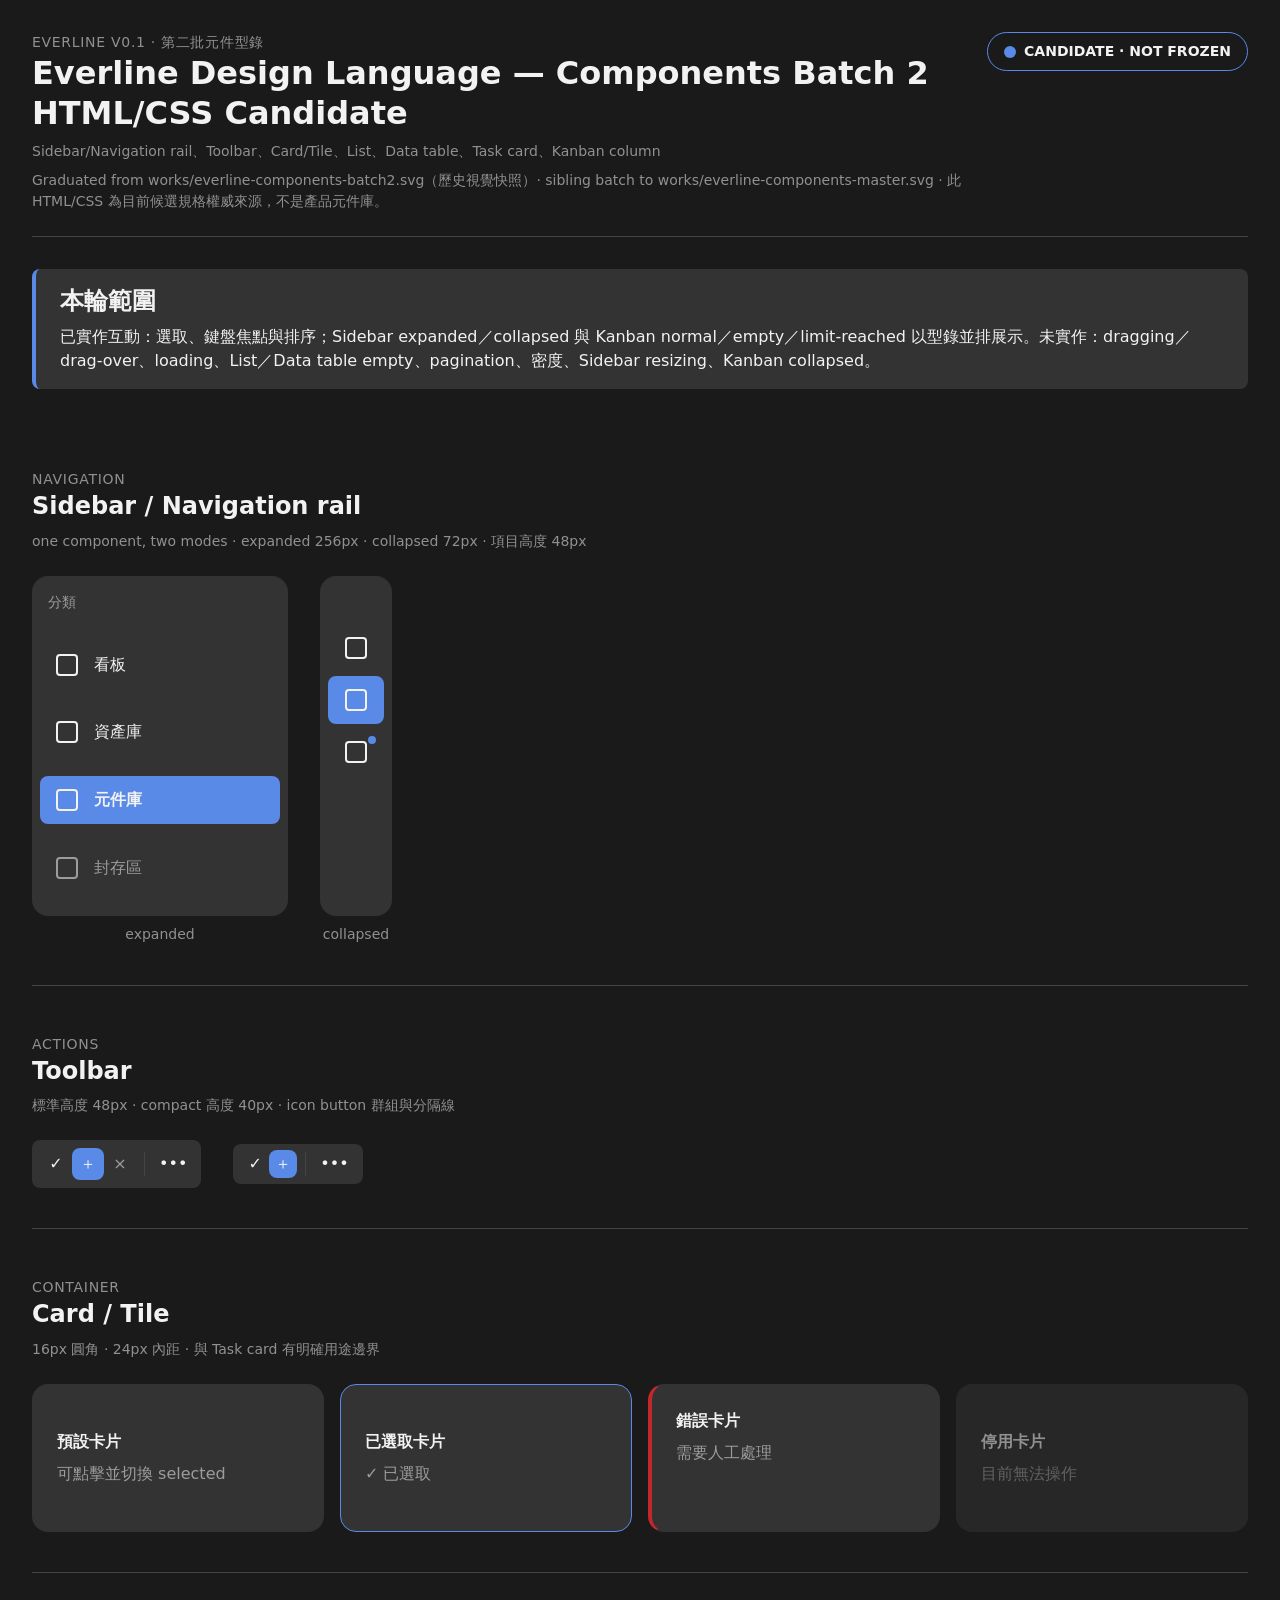
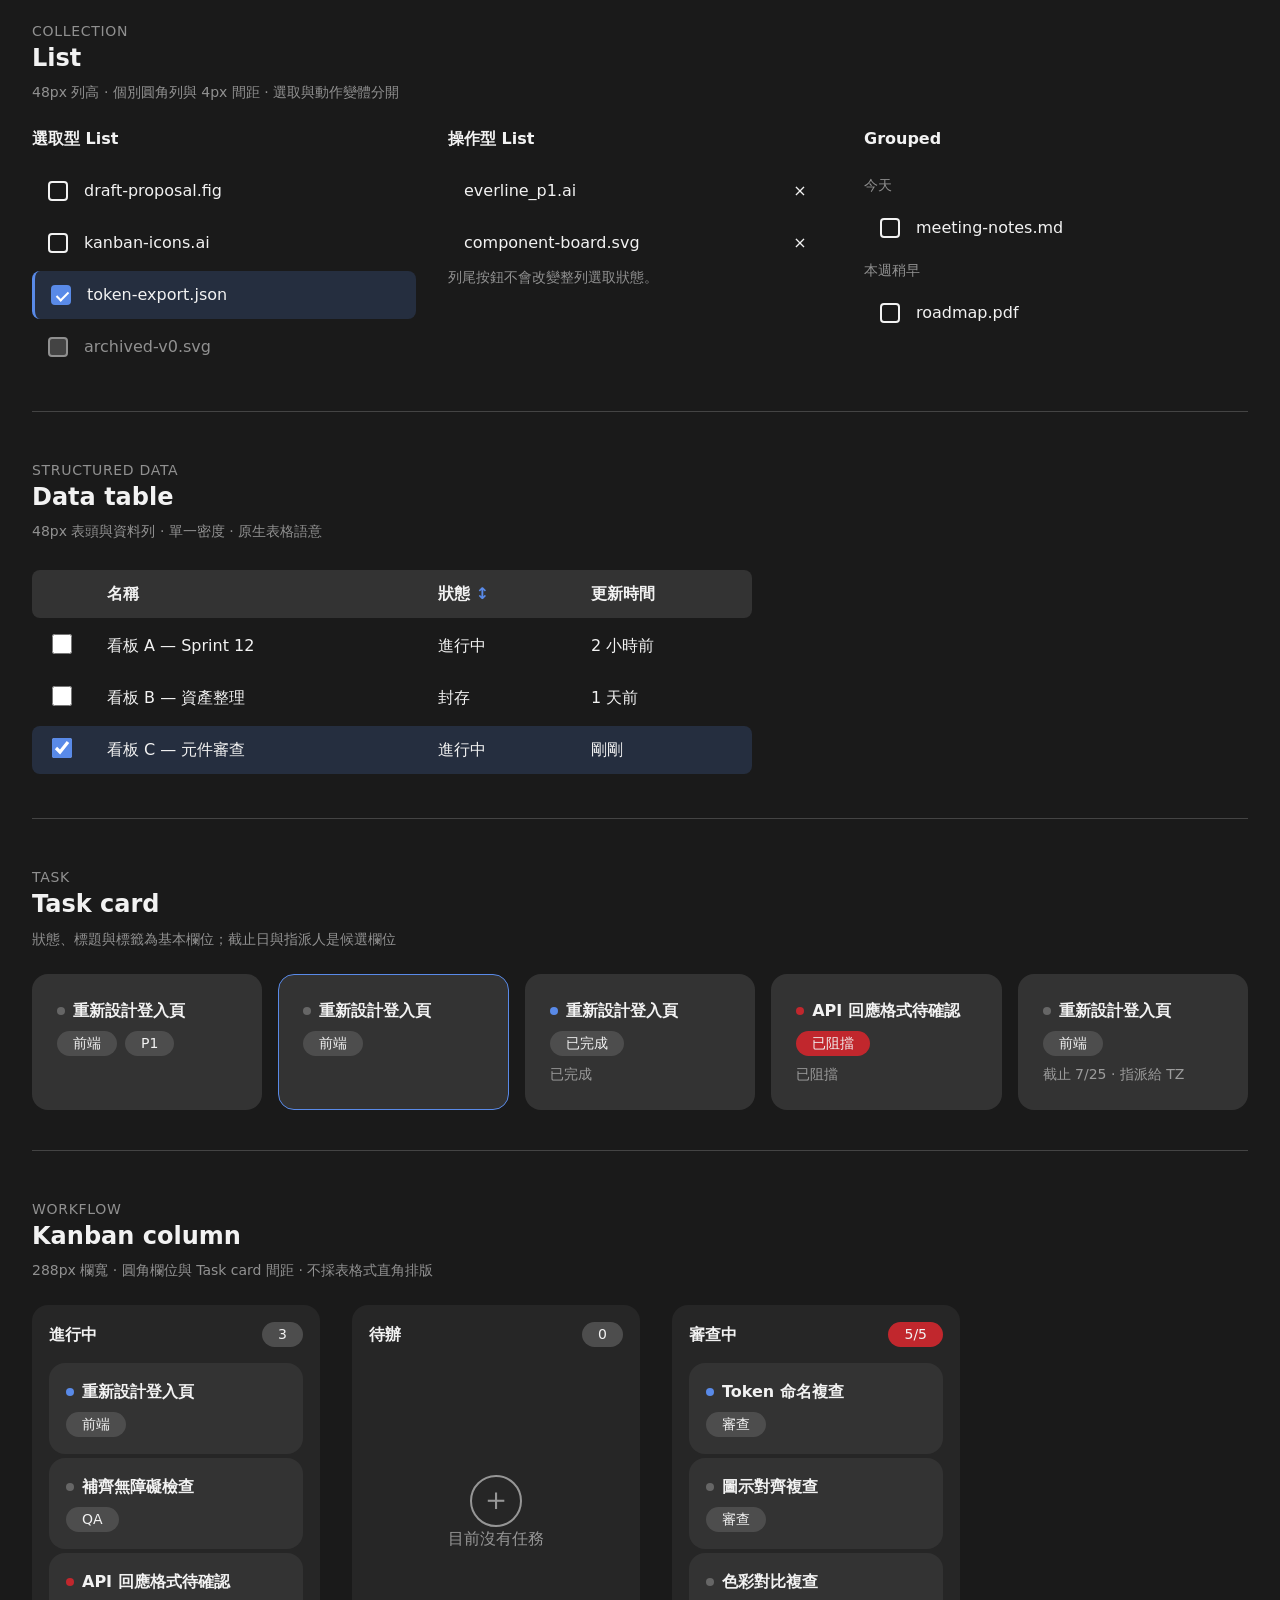
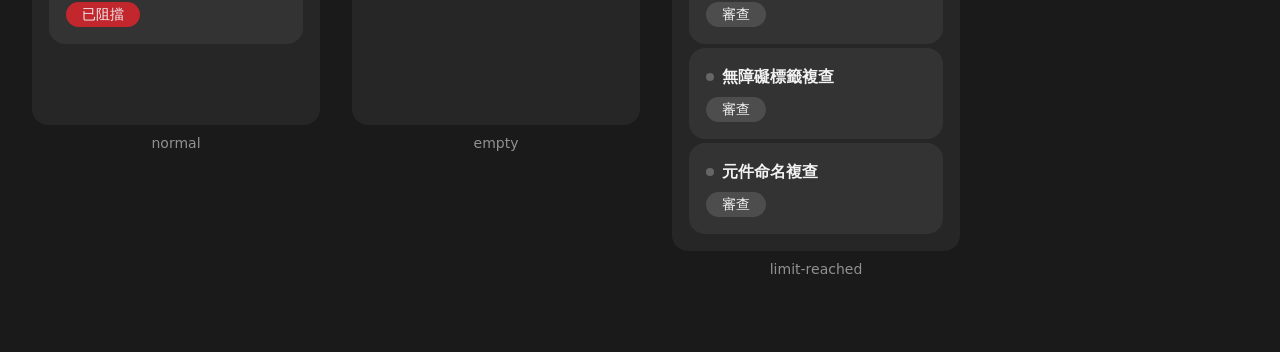
==== works/html/batch2/index.html @ bae11600 "Graduate batch 2 to HTML/CSS, fix 3 review bugs, plan batch 3 - Graduate the 7 batch-2 components (S" ====
<!doctype html>
<html lang="zh-Hant">
  <head>
    <meta charset="utf-8">
    <meta name="viewport" content="width=device-width, initial-scale=1">
    <title>Everline v0.1 — 第二批 HTML/CSS 候選元件</title>
    <link rel="stylesheet" href="styles.css">
  </head>
  <body>
    <main class="catalog" aria-labelledby="page-title">
      <header class="catalog-header">
        <div>
          <p class="eyebrow">Everline v0.1 · 第二批元件型錄</p>
          <h1 id="page-title">Everline Design Language — Components Batch 2 HTML/CSS Candidate</h1>
          <p class="lede">Sidebar/Navigation rail、Toolbar、Card/Tile、List、Data table、Task card、Kanban column</p>
          <p class="trace">Graduated from <code>works/everline-components-batch2.svg</code>（歷史視覺快照）· sibling batch to <code>works/everline-components-master.svg</code> · 此 HTML/CSS 為目前候選規格權威來源，不是產品元件庫。</p>
        </div>
        <p class="candidate-badge"><span aria-hidden="true"></span> CANDIDATE · NOT FROZEN</p>
      </header>

      <aside class="scope-note" aria-labelledby="scope-title">
        <h2 id="scope-title">本輪範圍</h2>
        <p>已實作互動：選取、鍵盤焦點與排序；Sidebar expanded／collapsed 與 Kanban normal／empty／limit-reached 以型錄並排展示。未實作：dragging／drag-over、loading、List／Data table empty、pagination、密度、Sidebar resizing、Kanban collapsed。</p>
      </aside>

      <section class="component-section" aria-labelledby="sidebar-title">
        <div class="section-heading"><div><p class="eyebrow">Navigation</p><h2 id="sidebar-title">Sidebar / Navigation rail</h2><p>one component, two modes · expanded 256px · collapsed 72px · 項目高度 48px</p></div></div>
        <div class="sidebar-examples">
          <div class="sidebar-example">
            <nav class="sidebar sidebar--expanded" aria-label="展開模式工作區導覽">
              <p class="sidebar__label">分類</p>
              <a class="nav-item" href="#sidebar-title"><span class="nav-icon" aria-hidden="true"></span><span class="nav-item__label">看板</span></a>
              <a class="nav-item" href="#toolbar-title"><span class="nav-icon" aria-hidden="true"></span><span class="nav-item__label">資產庫</span></a>
              <a class="nav-item" href="#list-title" aria-current="page"><span class="nav-icon" aria-hidden="true"></span><span class="nav-item__label">元件庫</span></a>
              <a class="nav-item" href="#" aria-disabled="true" tabindex="-1"><span class="nav-icon" aria-hidden="true"></span><span class="nav-item__label">封存區</span></a>
            </nav>
            <p class="example-label">expanded</p>
          </div>
          <div class="sidebar-example">
            <nav class="sidebar sidebar--collapsed" aria-label="收合模式工作區導覽">
              <a class="nav-item" href="#sidebar-title" aria-label="看板"><span class="nav-icon" aria-hidden="true"></span><span class="nav-item__label">看板</span></a>
              <a class="nav-item" href="#toolbar-title" aria-current="page" aria-label="資產庫，目前頁面"><span class="nav-icon" aria-hidden="true"></span><span class="nav-item__label">資產庫</span></a>
              <a class="nav-item" href="#list-title" aria-label="元件庫，有未讀通知"><span class="nav-icon" aria-hidden="true"></span><span class="nav-item__label">元件庫</span><span class="notification" aria-hidden="true"></span></a>
            </nav>
            <p class="example-label">collapsed</p>
          </div>
        </div>
      </section>

      <section class="component-section" aria-labelledby="toolbar-title">
        <div class="section-heading"><div><p class="eyebrow">Actions</p><h2 id="toolbar-title">Toolbar</h2><p>標準高度 48px · compact 高度 40px · icon button 群組與分隔線</p></div></div>
        <div class="toolbar-examples">
          <div class="toolbar" role="toolbar" aria-label="標準工具列" data-toolbar>
            <button class="icon-button" type="button" aria-label="確認" aria-pressed="false"><span aria-hidden="true">✓</span></button>
            <button class="icon-button" type="button" aria-label="新增" aria-pressed="true"><span aria-hidden="true">＋</span></button>
            <button class="icon-button" type="button" aria-label="刪除" disabled><span aria-hidden="true">×</span></button>
            <span class="toolbar__divider" aria-hidden="true"></span>
            <button class="icon-button" type="button" aria-label="更多操作" aria-pressed="false"><span aria-hidden="true">•••</span></button>
          </div>
          <div class="toolbar toolbar--compact" role="toolbar" aria-label="緊湊工具列" data-toolbar>
            <button class="icon-button" type="button" aria-label="確認" aria-pressed="false"><span aria-hidden="true">✓</span></button>
            <button class="icon-button" type="button" aria-label="新增" aria-pressed="true"><span aria-hidden="true">＋</span></button>
            <span class="toolbar__divider" aria-hidden="true"></span>
            <button class="icon-button" type="button" aria-label="更多操作" aria-pressed="false"><span aria-hidden="true">•••</span></button>
          </div>
        </div>
      </section>

      <section class="component-section" aria-labelledby="card-title">
        <div class="section-heading"><div><p class="eyebrow">Container</p><h2 id="card-title">Card / Tile</h2><p>16px 圓角 · 24px 內距 · 與 Task card 有明確用途邊界</p></div></div>
        <div class="card-grid">
          <button class="content-card" type="button" aria-pressed="false"><strong>預設卡片</strong><span>可點擊並切換 selected</span></button>
          <button class="content-card" type="button" aria-pressed="true"><strong>已選取卡片</strong><span><b aria-hidden="true">✓</b> 已選取</span></button>
          <div class="content-card content-card--error" role="group" aria-label="錯誤卡片"><strong>錯誤卡片</strong><span>需要人工處理</span></div>
          <button class="content-card" type="button" disabled><strong>停用卡片</strong><span>目前無法操作</span></button>
        </div>
      </section>

      <section class="component-section" aria-labelledby="list-title">
        <div class="section-heading"><div><p class="eyebrow">Collection</p><h2 id="list-title">List</h2><p>48px 列高 · 個別圓角列與 4px 間距 · 選取與動作變體分開</p></div></div>
        <div class="list-grid">
          <div><h3>選取型 List</h3><ul class="list" aria-label="可選取檔案">
            <li class="list-item"><label><input type="checkbox"><span class="checkmark" aria-hidden="true"></span><span>draft-proposal.fig</span></label></li>
            <li class="list-item"><label><input type="checkbox"><span class="checkmark" aria-hidden="true"></span><span>kanban-icons.ai</span></label></li>
            <li class="list-item"><label><input type="checkbox" checked><span class="checkmark" aria-hidden="true"></span><span>token-export.json</span></label></li>
            <li class="list-item"><label><input type="checkbox" disabled><span class="checkmark" aria-hidden="true"></span><span>archived-v0.svg</span></label></li>
          </ul></div>
          <div><h3>操作型 List</h3><ul class="list" aria-label="可操作檔案">
            <li class="list-item"><span>everline_p1.ai</span><button class="icon-button icon-button--small" type="button" aria-label="刪除 everline_p1.ai">×</button></li>
            <li class="list-item"><span>component-board.svg</span><button class="icon-button icon-button--small" type="button" aria-label="刪除 component-board.svg">×</button></li>
          </ul><p class="caption">列尾按鈕不會改變整列選取狀態。</p></div>
          <div><h3>Grouped</h3><ul class="list" aria-label="分組檔案"><li class="list-group">今天</li><li class="list-item"><label><input type="checkbox"><span class="checkmark" aria-hidden="true"></span><span>meeting-notes.md</span></label></li><li class="list-group">本週稍早</li><li class="list-item"><label><input type="checkbox"><span class="checkmark" aria-hidden="true"></span><span>roadmap.pdf</span></label></li></ul></div>
        </div>
      </section>

      <section class="component-section" aria-labelledby="table-title">
        <div class="section-heading"><div><p class="eyebrow">Structured data</p><h2 id="table-title">Data table</h2><p>48px 表頭與資料列 · 單一密度 · 原生表格語意</p></div></div>
        <div class="table-wrap"><table><thead><tr><th scope="col"><span class="sr-only">選取</span></th><th scope="col">名稱</th><th scope="col" aria-sort="none"><button class="sort-button" type="button" data-sort>狀態 <span aria-hidden="true">↕</span></button></th><th scope="col">更新時間</th></tr></thead><tbody>
          <tr><td><input aria-label="選取 看板 A — Sprint 12" type="checkbox"></td><td>看板 A — Sprint 12</td><td>進行中</td><td>2 小時前</td></tr>
          <tr><td><input aria-label="選取 看板 B — 資產整理" type="checkbox"></td><td>看板 B — 資產整理</td><td>封存</td><td>1 天前</td></tr>
          <tr><td><input aria-label="選取 看板 C — 元件審查" type="checkbox" checked></td><td>看板 C — 元件審查</td><td>進行中</td><td>剛剛</td></tr>
        </tbody></table></div>
      </section>

      <section class="component-section" aria-labelledby="task-card-title">
        <div class="section-heading"><div><p class="eyebrow">Task</p><h2 id="task-card-title">Task card</h2><p>狀態、標題與標籤為基本欄位；截止日與指派人是候選欄位</p></div></div>
        <div class="task-grid">
          <button class="task-card" type="button" aria-pressed="false"><span class="task-status" aria-hidden="true"></span><strong>重新設計登入頁</strong><span class="tag">前端</span><span class="tag">P1</span></button>
          <button class="task-card" type="button" aria-pressed="true"><span class="task-status" aria-hidden="true"></span><strong>重新設計登入頁</strong><span class="tag">前端</span><span class="sr-only">已選取</span></button>
          <article class="task-card task-card--done"><span class="task-status" aria-hidden="true"></span><strong>重新設計登入頁</strong><span class="tag">已完成</span><span class="task-state-text">已完成</span></article>
          <article class="task-card task-card--blocked"><span class="task-status" aria-hidden="true"></span><strong>API 回應格式待確認</strong><span class="tag">已阻擋</span><span class="task-state-text">已阻擋</span></article>
          <article class="task-card"><span class="task-status" aria-hidden="true"></span><strong>重新設計登入頁</strong><span class="tag">前端</span><span class="task-meta">截止 7/25 · 指派給 TZ</span></article>
        </div>
      </section>

      <section class="component-section" aria-labelledby="kanban-title">
        <div class="section-heading"><div><p class="eyebrow">Workflow</p><h2 id="kanban-title">Kanban column</h2><p>288px 欄寬 · 圓角欄位與 Task card 間距 · 不採表格式直角排版</p></div></div>
        <div class="kanban-examples">
          <div class="kanban-example">
            <section class="kanban-column" aria-labelledby="kanban-normal-title">
              <header><h3 id="kanban-normal-title">進行中</h3><span class="count-badge">3</span></header>
              <div class="kanban-content">
                <article class="task-card"><span class="task-status task-status--done" aria-hidden="true"></span><strong>重新設計登入頁</strong><span class="tag">前端</span></article>
                <article class="task-card"><span class="task-status" aria-hidden="true"></span><strong>補齊無障礙檢查</strong><span class="tag">QA</span></article>
                <article class="task-card task-card--blocked"><span class="task-status" aria-hidden="true"></span><strong>API 回應格式待確認</strong><span class="tag">已阻擋</span></article>
              </div>
            </section>
            <p class="example-label">normal</p>
          </div>
          <div class="kanban-example">
            <section class="kanban-column" aria-labelledby="kanban-empty-title">
              <header><h3 id="kanban-empty-title">待辦</h3><span class="count-badge">0</span></header>
              <div class="kanban-content"><div class="empty-state"><span aria-hidden="true">＋</span><p>目前沒有任務</p></div></div>
            </section>
            <p class="example-label">empty</p>
          </div>
          <div class="kanban-example">
            <section class="kanban-column" aria-labelledby="kanban-limit-title">
              <header><h3 id="kanban-limit-title">審查中</h3><span class="count-badge count-badge--limit">5/5</span></header>
              <div class="kanban-content">
                <article class="task-card"><span class="task-status task-status--done" aria-hidden="true"></span><strong>Token 命名複查</strong><span class="tag">審查</span></article>
                <article class="task-card"><span class="task-status" aria-hidden="true"></span><strong>圖示對齊複查</strong><span class="tag">審查</span></article>
                <article class="task-card"><span class="task-status" aria-hidden="true"></span><strong>色彩對比複查</strong><span class="tag">審查</span></article>
                <article class="task-card"><span class="task-status" aria-hidden="true"></span><strong>無障礙標籤複查</strong><span class="tag">審查</span></article>
                <article class="task-card"><span class="task-status" aria-hidden="true"></span><strong>元件命名複查</strong><span class="tag">審查</span></article>
              </div>
            </section>
            <p class="example-label">limit-reached</p>
          </div>
        </div>
      </section>
    </main>
    <script src="prototype.js"></script>
  </body>
</html>
---- works/html/batch2/styles.css ----
:root {
  --everline-color-semantic-background-canvas: #1a1a1a;
  --everline-color-semantic-background-surface: #333;
  --everline-color-semantic-background-subdued: #666;
  --everline-color-semantic-background-overlay: #4d4d4d;
  --everline-color-semantic-foreground-primary: #f2f2f2;
  --everline-color-semantic-foreground-inverse: #fff;
  --everline-color-semantic-foreground-disabled: #f2f2f2;
  --everline-color-semantic-foreground-subdued: #4d4d4d;
  --everline-color-semantic-action-primary: #598ae8;
  --everline-color-semantic-action-danger: #c1272d;
  --everline-color-semantic-border-default: #444;
  --everline-color-semantic-border-focus: #598ae8;
  --everline-space-1: 8px; --everline-space-2: 16px; --everline-space-3: 24px; --everline-space-4: 32px; --everline-space-5: 40px; --everline-space-6: 48px;
  --everline-radius-sm: 8px; --everline-radius-md: 12px; --everline-radius-lg: 16px; --everline-radius-control: 24px; --everline-radius-pill: 999px;
  --everline-border-width-default: 1px; --everline-border-width-focus: 2px;
  --everline-opacity-disabled: .55; --everline-opacity-hover-overlay: .06; --everline-opacity-selected-overlay: .18;
  --everline-motion-duration-fast: 120ms; --everline-motion-easing-standard: cubic-bezier(.2, 0, 0, 1);
  --everline-component-sidebar-width-expanded: 256px; --everline-component-sidebar-width-collapsed: 72px; --everline-component-sidebar-item-height: 48px; --everline-component-sidebar-notification-dot-size: 8px;
  --everline-component-toolbar-height: 48px; --everline-component-toolbar-compact-height: 40px;
  --everline-component-card-padding: 24px; --everline-component-card-radius: 16px;
  --everline-component-list-item-height: 48px; --everline-component-list-item-radius: 8px; --everline-component-list-item-row-gap: 4px; --everline-component-checkbox-indicator-size: 20px;
  --everline-component-data-table-header-height: 48px; --everline-component-kanban-column-width: 288px; --everline-component-kanban-column-card-gap: 4px;
  --everline-color-base-gray-850: #262626; --everline-component-kanban-column-background: var(--everline-color-base-gray-850);
}

* { box-sizing: border-box; }
body { margin: 0; background: var(--everline-color-semantic-background-canvas); color: var(--everline-color-semantic-foreground-primary); font-family: "Noto Sans TC", system-ui, sans-serif; line-height: 1.5; }
button, input { font: inherit; }
button { color: inherit; }
button:focus-visible, a:focus-visible, input:focus-visible { outline: var(--everline-border-width-focus) solid var(--everline-color-semantic-border-focus); outline-offset: 2px; }
.catalog { max-width: 1920px; margin: 0 auto; padding: var(--everline-space-4); }
.catalog-header, .section-heading { display: flex; align-items: flex-start; justify-content: space-between; gap: var(--everline-space-3); }
.catalog-header { border-bottom: var(--everline-border-width-default) solid var(--everline-color-semantic-border-default); padding-bottom: var(--everline-space-3); }
h1, h2, h3, p { margin: 0; } h1 { font-size: 32px; line-height: 1.25; } h2 { font-size: 24px; line-height: 1.35; } h3 { font-size: 16px; }
.eyebrow, .caption, .section-heading p, .lede, .trace, .example-label { color: var(--everline-color-semantic-foreground-disabled); font-size: 14px; opacity: var(--everline-opacity-disabled); }.eyebrow { text-transform: uppercase; letter-spacing: .05em; }.lede, .trace { margin-top: var(--everline-space-1); }.trace code { color: inherit; font-family: inherit; }
.candidate-badge { display: flex; align-items: center; gap: var(--everline-space-1); border: var(--everline-border-width-default) solid var(--everline-color-semantic-action-primary); border-radius: var(--everline-radius-pill); padding: var(--everline-space-1) var(--everline-space-2); font-weight: 700; font-size: 14px; white-space: nowrap; }.candidate-badge span { width: 12px; height: 12px; background: var(--everline-color-semantic-action-primary); border-radius: 50%; }
.scope-note { background: var(--everline-color-semantic-background-surface); border-left: 4px solid var(--everline-color-semantic-action-primary); border-radius: var(--everline-radius-sm); margin: var(--everline-space-4) 0; padding: var(--everline-space-2) var(--everline-space-3); }.scope-note p { color: var(--everline-color-semantic-foreground-primary); margin-top: var(--everline-space-1); }
.component-section { border-bottom: var(--everline-border-width-default) solid var(--everline-color-semantic-border-default); padding: var(--everline-space-5) 0; }.component-section:last-child { border: 0; }.section-heading { margin-bottom: var(--everline-space-3); }.section-heading p { margin-top: var(--everline-space-1); }
.sidebar-examples { align-items: flex-start; display: flex; flex-wrap: wrap; gap: var(--everline-space-4); }.sidebar-example { display: grid; justify-items: center; }.sidebar { background: var(--everline-color-semantic-background-surface); border-radius: var(--everline-radius-lg); display: grid; gap: var(--everline-component-list-item-row-gap); min-height: 340px; padding: var(--everline-space-1); width: var(--everline-component-sidebar-width-expanded); }.sidebar__label { color: var(--everline-color-semantic-foreground-disabled); font-size: 14px; opacity: var(--everline-opacity-disabled); padding: var(--everline-space-1); }.nav-item { align-items: center; border-radius: var(--everline-radius-sm); color: var(--everline-color-semantic-foreground-primary); display: flex; gap: var(--everline-space-2); height: var(--everline-component-sidebar-item-height); padding: 0 var(--everline-space-2); position: relative; text-decoration: none; }.nav-item:hover { background: color-mix(in srgb, var(--everline-color-semantic-foreground-inverse) 6%, transparent); }.nav-item[aria-current="page"] { background: var(--everline-color-semantic-action-primary); font-weight: 700; }.nav-item[aria-disabled="true"] { cursor: not-allowed; opacity: var(--everline-opacity-disabled); }.nav-icon { border: 2px solid currentColor; border-radius: 4px; flex: 0 0 22px; height: 22px; }.notification { background: var(--everline-color-semantic-action-primary); border-radius: 50%; box-shadow: 0 0 0 2px var(--everline-color-semantic-background-surface); height: var(--everline-component-sidebar-notification-dot-size); position: absolute; right: var(--everline-space-1); top: var(--everline-space-1); width: var(--everline-component-sidebar-notification-dot-size); }.sidebar--collapsed { align-content: start; padding-top: 48px; width: var(--everline-component-sidebar-width-collapsed); }.sidebar--collapsed .sidebar__label, .sidebar--collapsed .nav-item__label { clip: rect(0 0 0 0); clip-path: inset(50%); height: 1px; overflow: hidden; position: absolute; white-space: nowrap; width: 1px; }.sidebar--collapsed .nav-item { justify-content: center; padding: 0; }.example-label { margin-top: var(--everline-space-1); text-align: center; }
.toolbar-examples { align-items: center; display: flex; flex-wrap: wrap; gap: var(--everline-space-4); }.toolbar { align-items: center; background: var(--everline-color-semantic-background-surface); border-radius: var(--everline-radius-sm); display: flex; height: var(--everline-component-toolbar-height); padding: var(--everline-space-1); }.toolbar--compact { height: var(--everline-component-toolbar-compact-height); }.icon-button { align-items: center; background: transparent; border: 0; border-radius: var(--everline-radius-sm); cursor: pointer; display: inline-flex; height: 32px; justify-content: center; min-width: 32px; }.icon-button:hover { background: color-mix(in srgb, var(--everline-color-semantic-foreground-inverse) 6%, transparent); }.icon-button[aria-pressed="true"] { background: var(--everline-color-semantic-action-primary); }.icon-button:disabled { cursor: not-allowed; opacity: var(--everline-opacity-disabled); }.toolbar--compact .icon-button { height: 28px; min-width: 28px; }.icon-button--small { height: 32px; min-width: 32px; }.toolbar__divider { background: var(--everline-color-semantic-border-default); height: var(--everline-space-3); margin: 0 var(--everline-space-1); width: var(--everline-border-width-default); }
.card-grid, .task-grid { display: grid; gap: var(--everline-space-2); grid-template-columns: repeat(auto-fit, minmax(220px, 1fr)); }.content-card, .task-card, .kanban-column { background: var(--everline-color-semantic-background-surface); border: var(--everline-border-width-default) solid transparent; border-radius: var(--everline-component-card-radius); min-height: 148px; padding: var(--everline-component-card-padding); text-align: left; }.content-card[type="button"], .task-card[type="button"] { cursor: pointer; }.content-card:hover, .task-card[type="button"]:hover { background: color-mix(in srgb, var(--everline-color-semantic-background-surface), var(--everline-color-semantic-foreground-inverse) 6%); }.content-card strong, .content-card span { display: block; }.content-card span { color: var(--everline-color-semantic-foreground-disabled); margin-top: var(--everline-space-1); opacity: var(--everline-opacity-disabled); }.content-card[aria-pressed="true"], .task-card[aria-pressed="true"] { border-color: var(--everline-color-semantic-border-focus); }.content-card--error { border-left: 4px solid var(--everline-color-semantic-action-danger); }.content-card:disabled { cursor: not-allowed; opacity: var(--everline-opacity-disabled); }
.list-grid { display: grid; gap: var(--everline-space-4); grid-template-columns: repeat(auto-fit, minmax(260px, 1fr)); }.list-grid h3 { margin-bottom: var(--everline-space-2); }.list { list-style: none; margin: 0; padding: 0; }.list-item { align-items: center; border-radius: var(--everline-component-list-item-radius); display: flex; gap: var(--everline-space-2); min-height: var(--everline-component-list-item-height); padding: 0 var(--everline-space-2); }.list-item + .list-item { margin-top: var(--everline-component-list-item-row-gap); }.list-item:hover { background: color-mix(in srgb, var(--everline-color-semantic-foreground-inverse) 6%, transparent); }.list-item label { align-items: center; cursor: pointer; display: flex; flex: 1; gap: var(--everline-space-2); position: relative; }.list-item label > input[type="checkbox"] { clip: rect(0 0 0 0); clip-path: inset(50%); height: 1px; overflow: hidden; position: absolute; white-space: nowrap; width: 1px; }.checkmark { border: 2px solid var(--everline-color-semantic-foreground-primary); border-radius: 4px; flex: 0 0 var(--everline-component-checkbox-indicator-size); height: var(--everline-component-checkbox-indicator-size); position: relative; width: var(--everline-component-checkbox-indicator-size); }.list-item input:checked + .checkmark { background: var(--everline-color-semantic-action-primary); border-color: var(--everline-color-semantic-action-primary); }.list-item input:checked + .checkmark::after { border: solid var(--everline-color-semantic-foreground-inverse); border-width: 0 2px 2px 0; content: ""; height: 10px; left: 6px; position: absolute; top: 2px; transform: rotate(45deg); width: 5px; }.list-item input:focus-visible + .checkmark { outline: var(--everline-border-width-focus) solid var(--everline-color-semantic-border-focus); outline-offset: 2px; }.list-item input:disabled + .checkmark { background: var(--everline-color-semantic-background-subdued); border-color: var(--everline-color-semantic-foreground-disabled); }.list-item label:has(input:disabled) { cursor: not-allowed; }.list-item.is-selected { background: color-mix(in srgb, var(--everline-color-semantic-action-primary) 18%, transparent); border-left: 3px solid var(--everline-color-semantic-action-primary); }.list-item:has(input:disabled) { opacity: var(--everline-opacity-disabled); }.list-item .icon-button { margin-left: auto; }.list-group { color: var(--everline-color-semantic-foreground-disabled); font-size: 14px; opacity: var(--everline-opacity-disabled); padding: var(--everline-space-1) 0; }
.table-wrap { max-width: 720px; overflow-x: auto; } table { border-collapse: separate; border-spacing: 0 var(--everline-component-list-item-row-gap); min-width: 640px; width: 100%; } th, td { height: var(--everline-component-list-item-height); padding: 0 var(--everline-space-2); text-align: left; } th { background: var(--everline-color-semantic-background-surface); color: var(--everline-color-semantic-foreground-primary); font-weight: 700; } th:first-child, tbody tr td:first-child { border-radius: var(--everline-component-list-item-radius) 0 0 var(--everline-component-list-item-radius); width: 48px; } th:last-child, tbody tr td:last-child { border-radius: 0 var(--everline-component-list-item-radius) var(--everline-component-list-item-radius) 0; } tbody tr:hover td { background: color-mix(in srgb, var(--everline-color-semantic-foreground-inverse) 6%, transparent); } tbody tr.is-selected td { background: color-mix(in srgb, var(--everline-color-semantic-action-primary) 18%, transparent); } tbody input { accent-color: var(--everline-color-semantic-action-primary); height: 20px; width: 20px; }.sort-button { background: transparent; border: 0; cursor: pointer; font-weight: 700; padding: 0; }.sort-button span { color: var(--everline-color-semantic-action-primary); }
.task-card { min-height: 132px; display: flex; flex-wrap: wrap; gap: var(--everline-space-1); align-content: flex-start; }.task-card strong { flex-basis: calc(100% - 16px); }.task-status { background: var(--everline-color-semantic-background-subdued); border-radius: 50%; height: 8px; margin-top: 8px; width: 8px; }.task-status--done, .task-card--done .task-status { background: var(--everline-color-semantic-action-primary); }.task-card--blocked .task-status { background: var(--everline-color-semantic-action-danger); }.tag, .count-badge { background: var(--everline-color-semantic-background-overlay); border-radius: var(--everline-radius-pill); font-size: 14px; padding: 2px var(--everline-space-2); }.task-card--blocked .tag, .count-badge--limit { background: var(--everline-color-semantic-action-danger); }.task-state-text, .task-meta { color: var(--everline-color-semantic-foreground-disabled); flex-basis: 100%; font-size: 14px; opacity: var(--everline-opacity-disabled); }
.kanban-examples { align-items: flex-start; display: flex; flex-wrap: wrap; gap: var(--everline-space-4); }.kanban-example { display: grid; justify-items: center; width: var(--everline-component-kanban-column-width); }.kanban-column { background: var(--everline-component-kanban-column-background); max-width: 100%; min-height: 420px; padding: var(--everline-space-2); width: 100%; }.kanban-column header { align-items: center; display: flex; justify-content: space-between; margin-bottom: var(--everline-space-2); }.kanban-content { display: grid; gap: var(--everline-component-kanban-column-card-gap); }.kanban-content .task-card { min-height: 84px; padding: var(--everline-space-2); }.empty-state { align-items: center; color: var(--everline-color-semantic-foreground-disabled); display: grid; justify-items: center; min-height: 300px; opacity: var(--everline-opacity-disabled); place-content: center; }.empty-state span { border: var(--everline-border-width-focus) solid var(--everline-color-semantic-foreground-disabled); border-radius: 50%; font-size: 32px; height: 52px; line-height: 44px; text-align: center; width: 52px; }
.sr-only { clip: rect(0 0 0 0); clip-path: inset(50%); height: 1px; overflow: hidden; position: absolute; white-space: nowrap; width: 1px; }
@media (max-width: 760px) { .catalog { padding: var(--everline-space-2); }.catalog-header, .section-heading { flex-direction: column; }.candidate-badge { white-space: normal; }.sidebar { max-width: 100%; }.sidebar--expanded { width: var(--everline-component-sidebar-width-expanded); }.sidebar--collapsed { width: var(--everline-component-sidebar-width-collapsed); }.kanban-example { max-width: 100%; } }
@media (prefers-reduced-motion: reduce) { *, *::before, *::after { scroll-behavior: auto !important; transition-duration: 0.01ms !important; animation-duration: 0.01ms !important; } }
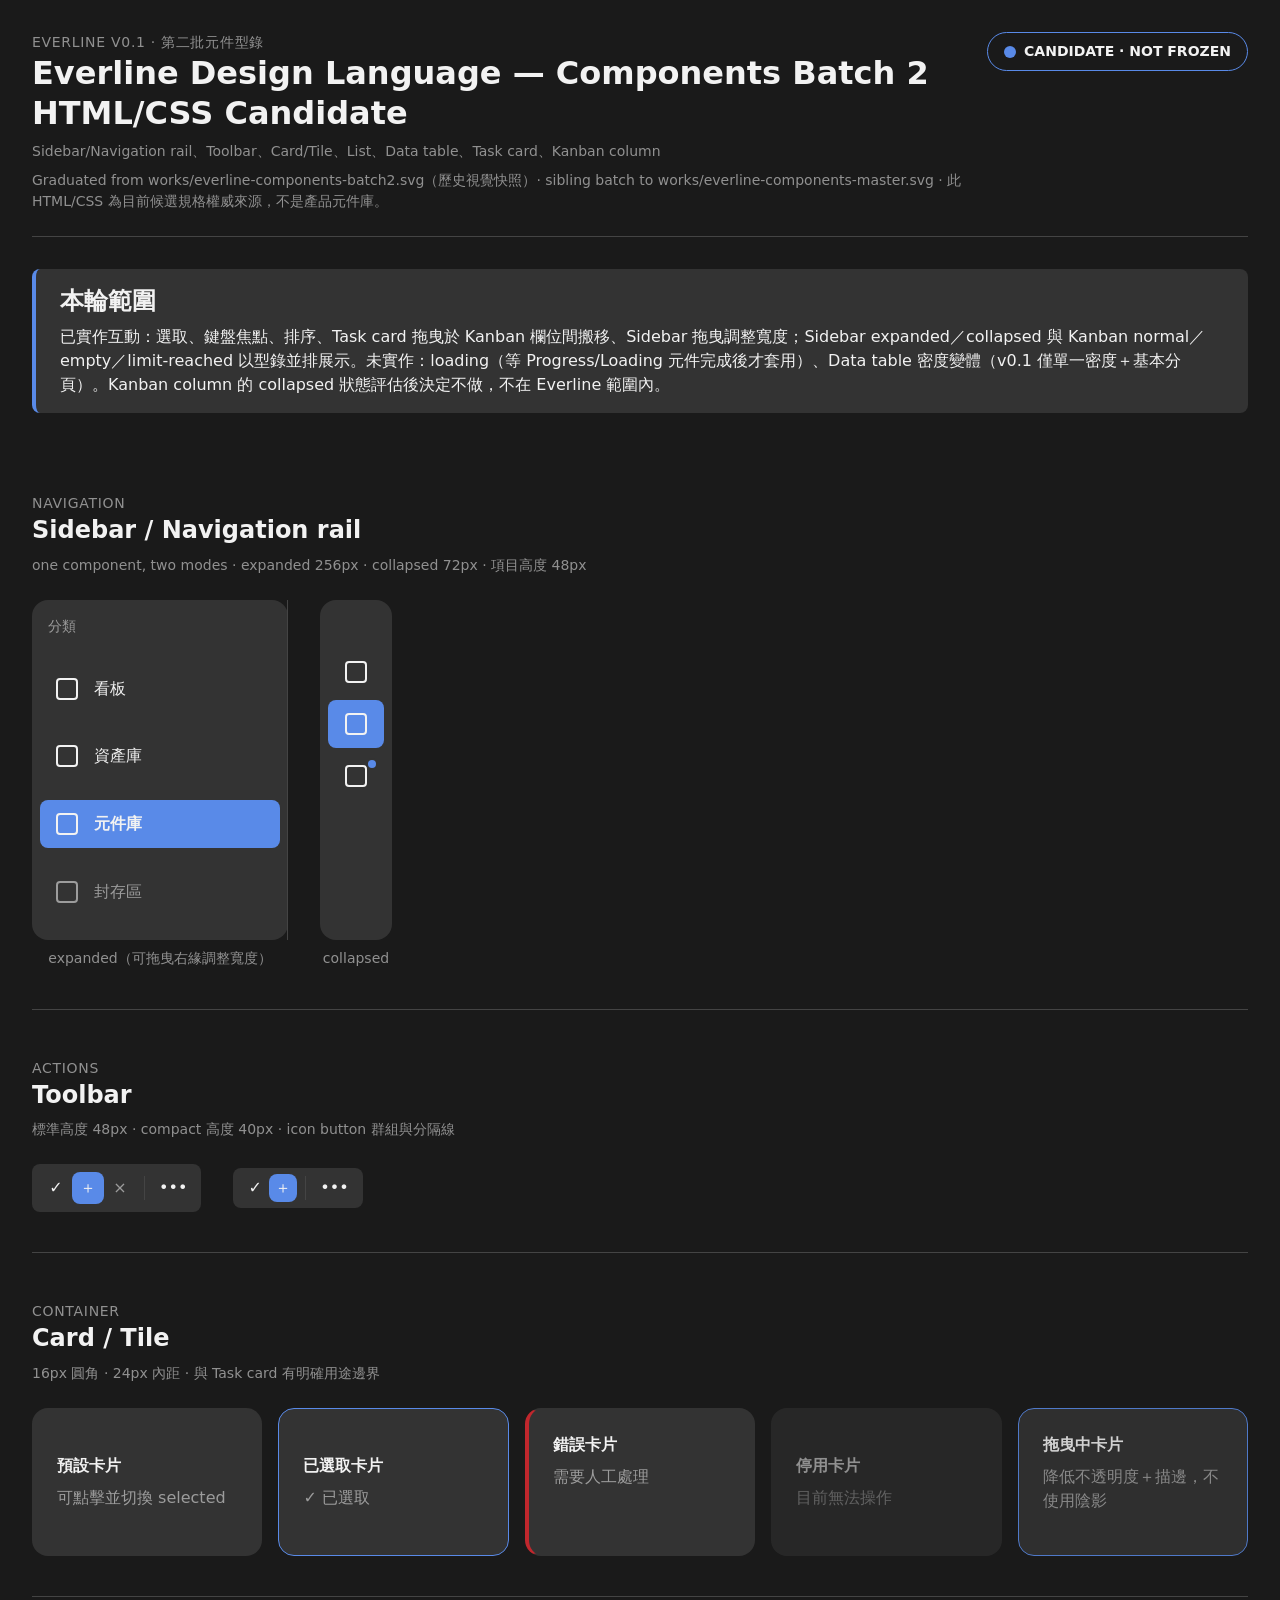
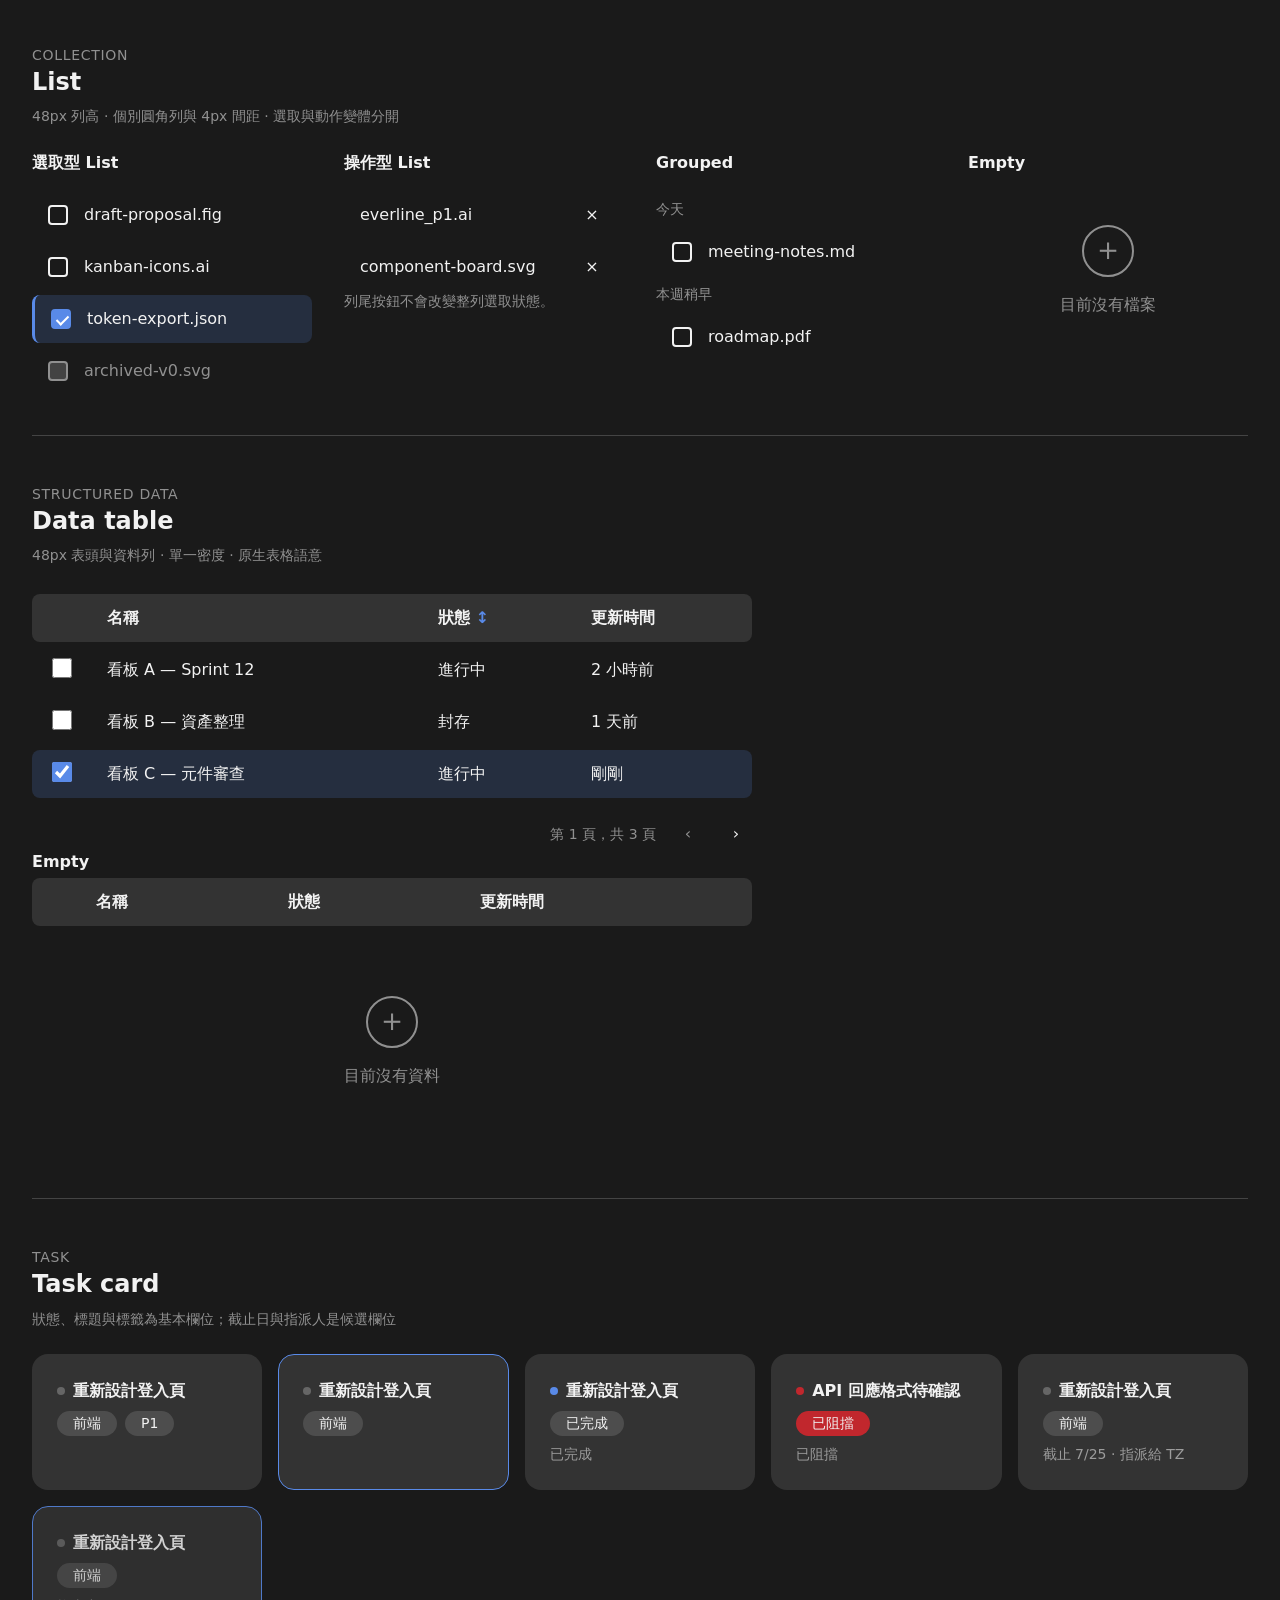
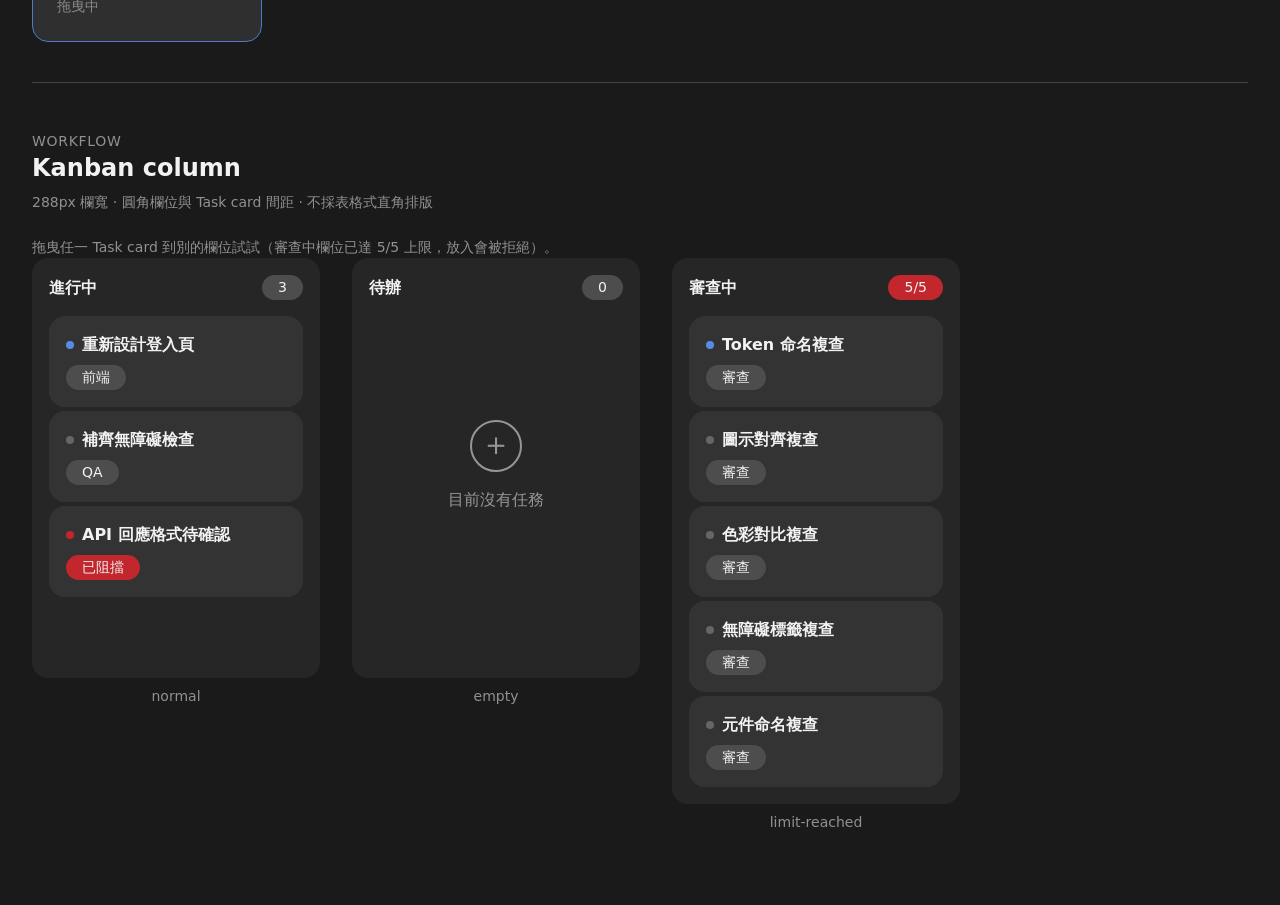
==== commit faaf43b5: "Resolve batch-2 cross-component decisions (issue #13) - Dragging/drag-over: no shadows (stays consis" ====
--- a/works/html/batch2/index.html
+++ b/works/html/batch2/index.html
@@ -20,21 +20,22 @@
 
       <aside class="scope-note" aria-labelledby="scope-title">
         <h2 id="scope-title">本輪範圍</h2>
-        <p>已實作互動：選取、鍵盤焦點與排序；Sidebar expanded／collapsed 與 Kanban normal／empty／limit-reached 以型錄並排展示。未實作：dragging／drag-over、loading、List／Data table empty、pagination、密度、Sidebar resizing、Kanban collapsed。</p>
+        <p>已實作互動：選取、鍵盤焦點、排序、Task card 拖曳於 Kanban 欄位間搬移、Sidebar 拖曳調整寬度；Sidebar expanded／collapsed 與 Kanban normal／empty／limit-reached 以型錄並排展示。未實作：loading（等 Progress/Loading 元件完成後才套用）、Data table 密度變體（v0.1 僅單一密度＋基本分頁）。Kanban column 的 collapsed 狀態評估後決定不做，不在 Everline 範圍內。</p>
       </aside>
 
       <section class="component-section" aria-labelledby="sidebar-title">
         <div class="section-heading"><div><p class="eyebrow">Navigation</p><h2 id="sidebar-title">Sidebar / Navigation rail</h2><p>one component, two modes · expanded 256px · collapsed 72px · 項目高度 48px</p></div></div>
         <div class="sidebar-examples">
           <div class="sidebar-example">
-            <nav class="sidebar sidebar--expanded" aria-label="展開模式工作區導覽">
+            <nav class="sidebar sidebar--expanded" aria-label="展開模式工作區導覽" data-sidebar-resizable>
               <p class="sidebar__label">分類</p>
               <a class="nav-item" href="#sidebar-title"><span class="nav-icon" aria-hidden="true"></span><span class="nav-item__label">看板</span></a>
               <a class="nav-item" href="#toolbar-title"><span class="nav-icon" aria-hidden="true"></span><span class="nav-item__label">資產庫</span></a>
               <a class="nav-item" href="#list-title" aria-current="page"><span class="nav-icon" aria-hidden="true"></span><span class="nav-item__label">元件庫</span></a>
               <a class="nav-item" href="#" aria-disabled="true" tabindex="-1"><span class="nav-icon" aria-hidden="true"></span><span class="nav-item__label">封存區</span></a>
+              <div class="sidebar-resize-handle" data-sidebar-resize-handle role="separator" aria-orientation="vertical" aria-label="拖曳調整側欄寬度" tabindex="0"></div>
             </nav>
-            <p class="example-label">expanded</p>
+            <p class="example-label">expanded（可拖曳右緣調整寬度）</p>
           </div>
           <div class="sidebar-example">
             <nav class="sidebar sidebar--collapsed" aria-label="收合模式工作區導覽">
@@ -73,6 +74,7 @@
           <button class="content-card" type="button" aria-pressed="true"><strong>已選取卡片</strong><span><b aria-hidden="true">✓</b> 已選取</span></button>
           <div class="content-card content-card--error" role="group" aria-label="錯誤卡片"><strong>錯誤卡片</strong><span>需要人工處理</span></div>
           <button class="content-card" type="button" disabled><strong>停用卡片</strong><span>目前無法操作</span></button>
+          <div class="content-card is-dragging" role="group" aria-label="拖曳中卡片示意"><strong>拖曳中卡片</strong><span>降低不透明度＋描邊，不使用陰影</span></div>
         </div>
       </section>
 
@@ -90,6 +92,7 @@
             <li class="list-item"><span>component-board.svg</span><button class="icon-button icon-button--small" type="button" aria-label="刪除 component-board.svg">×</button></li>
           </ul><p class="caption">列尾按鈕不會改變整列選取狀態。</p></div>
           <div><h3>Grouped</h3><ul class="list" aria-label="分組檔案"><li class="list-group">今天</li><li class="list-item"><label><input type="checkbox"><span class="checkmark" aria-hidden="true"></span><span>meeting-notes.md</span></label></li><li class="list-group">本週稍早</li><li class="list-item"><label><input type="checkbox"><span class="checkmark" aria-hidden="true"></span><span>roadmap.pdf</span></label></li></ul></div>
+          <div class="list-empty"><h3>Empty</h3><div class="empty-state"><span aria-hidden="true">＋</span><p>目前沒有檔案</p></div></div>
         </div>
       </section>
 
@@ -99,6 +102,14 @@
           <tr><td><input aria-label="選取 看板 A — Sprint 12" type="checkbox"></td><td>看板 A — Sprint 12</td><td>進行中</td><td>2 小時前</td></tr>
           <tr><td><input aria-label="選取 看板 B — 資產整理" type="checkbox"></td><td>看板 B — 資產整理</td><td>封存</td><td>1 天前</td></tr>
           <tr><td><input aria-label="選取 看板 C — 元件審查" type="checkbox" checked></td><td>看板 C — 元件審查</td><td>進行中</td><td>剛剛</td></tr>
+        </tbody></table></div>
+        <nav class="table-pagination" aria-label="資料表分頁">
+          <span data-pagination-label>第 1 頁，共 3 頁</span>
+          <button class="icon-button icon-button--small" type="button" data-pagination="prev" aria-label="上一頁" disabled>‹</button>
+          <button class="icon-button icon-button--small" type="button" data-pagination="next" aria-label="下一頁">›</button>
+        </nav>
+        <div class="table-wrap"><h3>Empty</h3><table><thead><tr><th scope="col"><span class="sr-only">選取</span></th><th scope="col">名稱</th><th scope="col">狀態</th><th scope="col">更新時間</th></tr></thead><tbody>
+          <tr class="table-empty"><td colspan="4"><div class="empty-state"><span aria-hidden="true">＋</span><p>目前沒有資料</p></div></td></tr>
         </tbody></table></div>
       </section>
 
@@ -110,39 +121,41 @@
           <article class="task-card task-card--done"><span class="task-status" aria-hidden="true"></span><strong>重新設計登入頁</strong><span class="tag">已完成</span><span class="task-state-text">已完成</span></article>
           <article class="task-card task-card--blocked"><span class="task-status" aria-hidden="true"></span><strong>API 回應格式待確認</strong><span class="tag">已阻擋</span><span class="task-state-text">已阻擋</span></article>
           <article class="task-card"><span class="task-status" aria-hidden="true"></span><strong>重新設計登入頁</strong><span class="tag">前端</span><span class="task-meta">截止 7/25 · 指派給 TZ</span></article>
+          <article class="task-card is-dragging"><span class="task-status" aria-hidden="true"></span><strong>重新設計登入頁</strong><span class="tag">前端</span><span class="task-state-text">拖曳中</span></article>
         </div>
       </section>
 
       <section class="component-section" aria-labelledby="kanban-title">
         <div class="section-heading"><div><p class="eyebrow">Workflow</p><h2 id="kanban-title">Kanban column</h2><p>288px 欄寬 · 圓角欄位與 Task card 間距 · 不採表格式直角排版</p></div></div>
+        <p class="caption">拖曳任一 Task card 到別的欄位試試（審查中欄位已達 5/5 上限，放入會被拒絕）。</p>
         <div class="kanban-examples">
           <div class="kanban-example">
-            <section class="kanban-column" aria-labelledby="kanban-normal-title">
-              <header><h3 id="kanban-normal-title">進行中</h3><span class="count-badge">3</span></header>
-              <div class="kanban-content">
-                <article class="task-card"><span class="task-status task-status--done" aria-hidden="true"></span><strong>重新設計登入頁</strong><span class="tag">前端</span></article>
-                <article class="task-card"><span class="task-status" aria-hidden="true"></span><strong>補齊無障礙檢查</strong><span class="tag">QA</span></article>
-                <article class="task-card task-card--blocked"><span class="task-status" aria-hidden="true"></span><strong>API 回應格式待確認</strong><span class="tag">已阻擋</span></article>
+            <section class="kanban-column" aria-labelledby="kanban-normal-title" data-kanban-max="">
+              <header><h3 id="kanban-normal-title">進行中</h3><span class="count-badge" data-kanban-count>3</span></header>
+              <div class="kanban-content" data-kanban-content>
+                <article class="task-card" draggable="true"><span class="task-status task-status--done" aria-hidden="true"></span><strong>重新設計登入頁</strong><span class="tag">前端</span></article>
+                <article class="task-card" draggable="true"><span class="task-status" aria-hidden="true"></span><strong>補齊無障礙檢查</strong><span class="tag">QA</span></article>
+                <article class="task-card task-card--blocked" draggable="true"><span class="task-status" aria-hidden="true"></span><strong>API 回應格式待確認</strong><span class="tag">已阻擋</span></article>
               </div>
             </section>
             <p class="example-label">normal</p>
           </div>
           <div class="kanban-example">
-            <section class="kanban-column" aria-labelledby="kanban-empty-title">
-              <header><h3 id="kanban-empty-title">待辦</h3><span class="count-badge">0</span></header>
-              <div class="kanban-content"><div class="empty-state"><span aria-hidden="true">＋</span><p>目前沒有任務</p></div></div>
+            <section class="kanban-column" aria-labelledby="kanban-empty-title" data-kanban-max="">
+              <header><h3 id="kanban-empty-title">待辦</h3><span class="count-badge" data-kanban-count>0</span></header>
+              <div class="kanban-content" data-kanban-content><div class="empty-state"><span aria-hidden="true">＋</span><p>目前沒有任務</p></div></div>
             </section>
             <p class="example-label">empty</p>
           </div>
           <div class="kanban-example">
-            <section class="kanban-column" aria-labelledby="kanban-limit-title">
-              <header><h3 id="kanban-limit-title">審查中</h3><span class="count-badge count-badge--limit">5/5</span></header>
-              <div class="kanban-content">
-                <article class="task-card"><span class="task-status task-status--done" aria-hidden="true"></span><strong>Token 命名複查</strong><span class="tag">審查</span></article>
-                <article class="task-card"><span class="task-status" aria-hidden="true"></span><strong>圖示對齊複查</strong><span class="tag">審查</span></article>
-                <article class="task-card"><span class="task-status" aria-hidden="true"></span><strong>色彩對比複查</strong><span class="tag">審查</span></article>
-                <article class="task-card"><span class="task-status" aria-hidden="true"></span><strong>無障礙標籤複查</strong><span class="tag">審查</span></article>
-                <article class="task-card"><span class="task-status" aria-hidden="true"></span><strong>元件命名複查</strong><span class="tag">審查</span></article>
+            <section class="kanban-column" aria-labelledby="kanban-limit-title" data-kanban-max="5">
+              <header><h3 id="kanban-limit-title">審查中</h3><span class="count-badge count-badge--limit" data-kanban-count>5/5</span></header>
+              <div class="kanban-content" data-kanban-content>
+                <article class="task-card" draggable="true"><span class="task-status task-status--done" aria-hidden="true"></span><strong>Token 命名複查</strong><span class="tag">審查</span></article>
+                <article class="task-card" draggable="true"><span class="task-status" aria-hidden="true"></span><strong>圖示對齊複查</strong><span class="tag">審查</span></article>
+                <article class="task-card" draggable="true"><span class="task-status" aria-hidden="true"></span><strong>色彩對比複查</strong><span class="tag">審查</span></article>
+                <article class="task-card" draggable="true"><span class="task-status" aria-hidden="true"></span><strong>無障礙標籤複查</strong><span class="tag">審查</span></article>
+                <article class="task-card" draggable="true"><span class="task-status" aria-hidden="true"></span><strong>元件命名複查</strong><span class="tag">審查</span></article>
               </div>
             </section>
             <p class="example-label">limit-reached</p>
--- a/works/html/batch2/styles.css
+++ b/works/html/batch2/styles.css
@@ -14,9 +14,9 @@
   --everline-space-1: 8px; --everline-space-2: 16px; --everline-space-3: 24px; --everline-space-4: 32px; --everline-space-5: 40px; --everline-space-6: 48px;
   --everline-radius-sm: 8px; --everline-radius-md: 12px; --everline-radius-lg: 16px; --everline-radius-control: 24px; --everline-radius-pill: 999px;
   --everline-border-width-default: 1px; --everline-border-width-focus: 2px;
-  --everline-opacity-disabled: .55; --everline-opacity-hover-overlay: .06; --everline-opacity-selected-overlay: .18;
+  --everline-opacity-disabled: .55; --everline-opacity-hover-overlay: .06; --everline-opacity-selected-overlay: .18; --everline-opacity-dragging: .85;
   --everline-motion-duration-fast: 120ms; --everline-motion-easing-standard: cubic-bezier(.2, 0, 0, 1);
-  --everline-component-sidebar-width-expanded: 256px; --everline-component-sidebar-width-collapsed: 72px; --everline-component-sidebar-item-height: 48px; --everline-component-sidebar-notification-dot-size: 8px;
+  --everline-component-sidebar-width-expanded: 256px; --everline-component-sidebar-width-collapsed: 72px; --everline-component-sidebar-width-max: 400px; --everline-component-sidebar-item-height: 48px; --everline-component-sidebar-notification-dot-size: 8px;
   --everline-component-toolbar-height: 48px; --everline-component-toolbar-compact-height: 40px;
   --everline-component-card-padding: 24px; --everline-component-card-radius: 16px;
   --everline-component-list-item-height: 48px; --everline-component-list-item-radius: 8px; --everline-component-list-item-row-gap: 4px; --everline-component-checkbox-indicator-size: 20px;
@@ -37,13 +37,13 @@
 .candidate-badge { display: flex; align-items: center; gap: var(--everline-space-1); border: var(--everline-border-width-default) solid var(--everline-color-semantic-action-primary); border-radius: var(--everline-radius-pill); padding: var(--everline-space-1) var(--everline-space-2); font-weight: 700; font-size: 14px; white-space: nowrap; }.candidate-badge span { width: 12px; height: 12px; background: var(--everline-color-semantic-action-primary); border-radius: 50%; }
 .scope-note { background: var(--everline-color-semantic-background-surface); border-left: 4px solid var(--everline-color-semantic-action-primary); border-radius: var(--everline-radius-sm); margin: var(--everline-space-4) 0; padding: var(--everline-space-2) var(--everline-space-3); }.scope-note p { color: var(--everline-color-semantic-foreground-primary); margin-top: var(--everline-space-1); }
 .component-section { border-bottom: var(--everline-border-width-default) solid var(--everline-color-semantic-border-default); padding: var(--everline-space-5) 0; }.component-section:last-child { border: 0; }.section-heading { margin-bottom: var(--everline-space-3); }.section-heading p { margin-top: var(--everline-space-1); }
-.sidebar-examples { align-items: flex-start; display: flex; flex-wrap: wrap; gap: var(--everline-space-4); }.sidebar-example { display: grid; justify-items: center; }.sidebar { background: var(--everline-color-semantic-background-surface); border-radius: var(--everline-radius-lg); display: grid; gap: var(--everline-component-list-item-row-gap); min-height: 340px; padding: var(--everline-space-1); width: var(--everline-component-sidebar-width-expanded); }.sidebar__label { color: var(--everline-color-semantic-foreground-disabled); font-size: 14px; opacity: var(--everline-opacity-disabled); padding: var(--everline-space-1); }.nav-item { align-items: center; border-radius: var(--everline-radius-sm); color: var(--everline-color-semantic-foreground-primary); display: flex; gap: var(--everline-space-2); height: var(--everline-component-sidebar-item-height); padding: 0 var(--everline-space-2); position: relative; text-decoration: none; }.nav-item:hover { background: color-mix(in srgb, var(--everline-color-semantic-foreground-inverse) 6%, transparent); }.nav-item[aria-current="page"] { background: var(--everline-color-semantic-action-primary); font-weight: 700; }.nav-item[aria-disabled="true"] { cursor: not-allowed; opacity: var(--everline-opacity-disabled); }.nav-icon { border: 2px solid currentColor; border-radius: 4px; flex: 0 0 22px; height: 22px; }.notification { background: var(--everline-color-semantic-action-primary); border-radius: 50%; box-shadow: 0 0 0 2px var(--everline-color-semantic-background-surface); height: var(--everline-component-sidebar-notification-dot-size); position: absolute; right: var(--everline-space-1); top: var(--everline-space-1); width: var(--everline-component-sidebar-notification-dot-size); }.sidebar--collapsed { align-content: start; padding-top: 48px; width: var(--everline-component-sidebar-width-collapsed); }.sidebar--collapsed .sidebar__label, .sidebar--collapsed .nav-item__label { clip: rect(0 0 0 0); clip-path: inset(50%); height: 1px; overflow: hidden; position: absolute; white-space: nowrap; width: 1px; }.sidebar--collapsed .nav-item { justify-content: center; padding: 0; }.example-label { margin-top: var(--everline-space-1); text-align: center; }
+.sidebar-examples { align-items: flex-start; display: flex; flex-wrap: wrap; gap: var(--everline-space-4); }.sidebar-example { display: grid; justify-items: center; }.sidebar { background: var(--everline-color-semantic-background-surface); border-radius: var(--everline-radius-lg); display: grid; gap: var(--everline-component-list-item-row-gap); min-height: 340px; padding: var(--everline-space-1); position: relative; width: var(--everline-component-sidebar-width-expanded); }.sidebar-resize-handle { background: transparent; border-right: var(--everline-border-width-default) solid var(--everline-color-semantic-border-default); bottom: 0; cursor: ew-resize; position: absolute; right: 0; top: 0; width: 8px; }.sidebar-resize-handle:hover, .sidebar-resize-handle.is-resizing { border-right-color: var(--everline-color-semantic-border-focus); border-right-width: var(--everline-border-width-focus); }.sidebar__label { color: var(--everline-color-semantic-foreground-disabled); font-size: 14px; opacity: var(--everline-opacity-disabled); padding: var(--everline-space-1); }.nav-item { align-items: center; border-radius: var(--everline-radius-sm); color: var(--everline-color-semantic-foreground-primary); display: flex; gap: var(--everline-space-2); height: var(--everline-component-sidebar-item-height); padding: 0 var(--everline-space-2); position: relative; text-decoration: none; }.nav-item:hover { background: color-mix(in srgb, var(--everline-color-semantic-foreground-inverse) 6%, transparent); }.nav-item[aria-current="page"] { background: var(--everline-color-semantic-action-primary); font-weight: 700; }.nav-item[aria-disabled="true"] { cursor: not-allowed; opacity: var(--everline-opacity-disabled); }.nav-icon { border: 2px solid currentColor; border-radius: 4px; flex: 0 0 22px; height: 22px; }.notification { background: var(--everline-color-semantic-action-primary); border-radius: 50%; box-shadow: 0 0 0 2px var(--everline-color-semantic-background-surface); height: var(--everline-component-sidebar-notification-dot-size); position: absolute; right: var(--everline-space-1); top: var(--everline-space-1); width: var(--everline-component-sidebar-notification-dot-size); }.sidebar--collapsed { align-content: start; padding-top: 48px; width: var(--everline-component-sidebar-width-collapsed); }.sidebar--collapsed .sidebar__label, .sidebar--collapsed .nav-item__label { clip: rect(0 0 0 0); clip-path: inset(50%); height: 1px; overflow: hidden; position: absolute; white-space: nowrap; width: 1px; }.sidebar--collapsed .nav-item { justify-content: center; padding: 0; }.example-label { margin-top: var(--everline-space-1); text-align: center; }
 .toolbar-examples { align-items: center; display: flex; flex-wrap: wrap; gap: var(--everline-space-4); }.toolbar { align-items: center; background: var(--everline-color-semantic-background-surface); border-radius: var(--everline-radius-sm); display: flex; height: var(--everline-component-toolbar-height); padding: var(--everline-space-1); }.toolbar--compact { height: var(--everline-component-toolbar-compact-height); }.icon-button { align-items: center; background: transparent; border: 0; border-radius: var(--everline-radius-sm); cursor: pointer; display: inline-flex; height: 32px; justify-content: center; min-width: 32px; }.icon-button:hover { background: color-mix(in srgb, var(--everline-color-semantic-foreground-inverse) 6%, transparent); }.icon-button[aria-pressed="true"] { background: var(--everline-color-semantic-action-primary); }.icon-button:disabled { cursor: not-allowed; opacity: var(--everline-opacity-disabled); }.toolbar--compact .icon-button { height: 28px; min-width: 28px; }.icon-button--small { height: 32px; min-width: 32px; }.toolbar__divider { background: var(--everline-color-semantic-border-default); height: var(--everline-space-3); margin: 0 var(--everline-space-1); width: var(--everline-border-width-default); }
-.card-grid, .task-grid { display: grid; gap: var(--everline-space-2); grid-template-columns: repeat(auto-fit, minmax(220px, 1fr)); }.content-card, .task-card, .kanban-column { background: var(--everline-color-semantic-background-surface); border: var(--everline-border-width-default) solid transparent; border-radius: var(--everline-component-card-radius); min-height: 148px; padding: var(--everline-component-card-padding); text-align: left; }.content-card[type="button"], .task-card[type="button"] { cursor: pointer; }.content-card:hover, .task-card[type="button"]:hover { background: color-mix(in srgb, var(--everline-color-semantic-background-surface), var(--everline-color-semantic-foreground-inverse) 6%); }.content-card strong, .content-card span { display: block; }.content-card span { color: var(--everline-color-semantic-foreground-disabled); margin-top: var(--everline-space-1); opacity: var(--everline-opacity-disabled); }.content-card[aria-pressed="true"], .task-card[aria-pressed="true"] { border-color: var(--everline-color-semantic-border-focus); }.content-card--error { border-left: 4px solid var(--everline-color-semantic-action-danger); }.content-card:disabled { cursor: not-allowed; opacity: var(--everline-opacity-disabled); }
+.card-grid, .task-grid { display: grid; gap: var(--everline-space-2); grid-template-columns: repeat(auto-fit, minmax(220px, 1fr)); }.content-card, .task-card, .kanban-column { background: var(--everline-color-semantic-background-surface); border: var(--everline-border-width-default) solid transparent; border-radius: var(--everline-component-card-radius); min-height: 148px; padding: var(--everline-component-card-padding); text-align: left; }.content-card[type="button"], .task-card[type="button"] { cursor: pointer; }.content-card:hover, .task-card[type="button"]:hover { background: color-mix(in srgb, var(--everline-color-semantic-background-surface), var(--everline-color-semantic-foreground-inverse) 6%); }.content-card strong, .content-card span { display: block; }.content-card span { color: var(--everline-color-semantic-foreground-disabled); margin-top: var(--everline-space-1); opacity: var(--everline-opacity-disabled); }.content-card[aria-pressed="true"], .task-card[aria-pressed="true"] { border-color: var(--everline-color-semantic-border-focus); }.content-card--error { border-left: 4px solid var(--everline-color-semantic-action-danger); }.content-card:disabled { cursor: not-allowed; opacity: var(--everline-opacity-disabled); }.content-card[draggable="true"], .task-card[draggable="true"] { cursor: grab; }.is-dragging { border-color: var(--everline-color-semantic-border-focus); cursor: grabbing; opacity: var(--everline-opacity-dragging); }
 .list-grid { display: grid; gap: var(--everline-space-4); grid-template-columns: repeat(auto-fit, minmax(260px, 1fr)); }.list-grid h3 { margin-bottom: var(--everline-space-2); }.list { list-style: none; margin: 0; padding: 0; }.list-item { align-items: center; border-radius: var(--everline-component-list-item-radius); display: flex; gap: var(--everline-space-2); min-height: var(--everline-component-list-item-height); padding: 0 var(--everline-space-2); }.list-item + .list-item { margin-top: var(--everline-component-list-item-row-gap); }.list-item:hover { background: color-mix(in srgb, var(--everline-color-semantic-foreground-inverse) 6%, transparent); }.list-item label { align-items: center; cursor: pointer; display: flex; flex: 1; gap: var(--everline-space-2); position: relative; }.list-item label > input[type="checkbox"] { clip: rect(0 0 0 0); clip-path: inset(50%); height: 1px; overflow: hidden; position: absolute; white-space: nowrap; width: 1px; }.checkmark { border: 2px solid var(--everline-color-semantic-foreground-primary); border-radius: 4px; flex: 0 0 var(--everline-component-checkbox-indicator-size); height: var(--everline-component-checkbox-indicator-size); position: relative; width: var(--everline-component-checkbox-indicator-size); }.list-item input:checked + .checkmark { background: var(--everline-color-semantic-action-primary); border-color: var(--everline-color-semantic-action-primary); }.list-item input:checked + .checkmark::after { border: solid var(--everline-color-semantic-foreground-inverse); border-width: 0 2px 2px 0; content: ""; height: 10px; left: 6px; position: absolute; top: 2px; transform: rotate(45deg); width: 5px; }.list-item input:focus-visible + .checkmark { outline: var(--everline-border-width-focus) solid var(--everline-color-semantic-border-focus); outline-offset: 2px; }.list-item input:disabled + .checkmark { background: var(--everline-color-semantic-background-subdued); border-color: var(--everline-color-semantic-foreground-disabled); }.list-item label:has(input:disabled) { cursor: not-allowed; }.list-item.is-selected { background: color-mix(in srgb, var(--everline-color-semantic-action-primary) 18%, transparent); border-left: 3px solid var(--everline-color-semantic-action-primary); }.list-item:has(input:disabled) { opacity: var(--everline-opacity-disabled); }.list-item .icon-button { margin-left: auto; }.list-group { color: var(--everline-color-semantic-foreground-disabled); font-size: 14px; opacity: var(--everline-opacity-disabled); padding: var(--everline-space-1) 0; }
-.table-wrap { max-width: 720px; overflow-x: auto; } table { border-collapse: separate; border-spacing: 0 var(--everline-component-list-item-row-gap); min-width: 640px; width: 100%; } th, td { height: var(--everline-component-list-item-height); padding: 0 var(--everline-space-2); text-align: left; } th { background: var(--everline-color-semantic-background-surface); color: var(--everline-color-semantic-foreground-primary); font-weight: 700; } th:first-child, tbody tr td:first-child { border-radius: var(--everline-component-list-item-radius) 0 0 var(--everline-component-list-item-radius); width: 48px; } th:last-child, tbody tr td:last-child { border-radius: 0 var(--everline-component-list-item-radius) var(--everline-component-list-item-radius) 0; } tbody tr:hover td { background: color-mix(in srgb, var(--everline-color-semantic-foreground-inverse) 6%, transparent); } tbody tr.is-selected td { background: color-mix(in srgb, var(--everline-color-semantic-action-primary) 18%, transparent); } tbody input { accent-color: var(--everline-color-semantic-action-primary); height: 20px; width: 20px; }.sort-button { background: transparent; border: 0; cursor: pointer; font-weight: 700; padding: 0; }.sort-button span { color: var(--everline-color-semantic-action-primary); }
+.table-wrap { max-width: 720px; overflow-x: auto; } table { border-collapse: separate; border-spacing: 0 var(--everline-component-list-item-row-gap); min-width: 640px; width: 100%; } th, td { height: var(--everline-component-list-item-height); padding: 0 var(--everline-space-2); text-align: left; } th { background: var(--everline-color-semantic-background-surface); color: var(--everline-color-semantic-foreground-primary); font-weight: 700; } th:first-child, tbody tr td:first-child { border-radius: var(--everline-component-list-item-radius) 0 0 var(--everline-component-list-item-radius); width: 48px; } th:last-child, tbody tr td:last-child { border-radius: 0 var(--everline-component-list-item-radius) var(--everline-component-list-item-radius) 0; } tbody tr:hover td { background: color-mix(in srgb, var(--everline-color-semantic-foreground-inverse) 6%, transparent); } tbody tr.is-selected td { background: color-mix(in srgb, var(--everline-color-semantic-action-primary) 18%, transparent); } tbody input { accent-color: var(--everline-color-semantic-action-primary); height: 20px; width: 20px; }.sort-button { background: transparent; border: 0; cursor: pointer; font-weight: 700; padding: 0; }.sort-button span { color: var(--everline-color-semantic-action-primary); }.table-empty td { border-radius: var(--everline-component-list-item-radius); height: auto; padding: var(--everline-space-4) 0; }.table-empty .empty-state { min-height: 0; }.table-pagination { align-items: center; display: flex; gap: var(--everline-space-2); justify-content: flex-end; margin-top: var(--everline-space-2); max-width: 720px; }.table-pagination span { color: var(--everline-color-semantic-foreground-disabled); font-size: 14px; opacity: var(--everline-opacity-disabled); }
 .task-card { min-height: 132px; display: flex; flex-wrap: wrap; gap: var(--everline-space-1); align-content: flex-start; }.task-card strong { flex-basis: calc(100% - 16px); }.task-status { background: var(--everline-color-semantic-background-subdued); border-radius: 50%; height: 8px; margin-top: 8px; width: 8px; }.task-status--done, .task-card--done .task-status { background: var(--everline-color-semantic-action-primary); }.task-card--blocked .task-status { background: var(--everline-color-semantic-action-danger); }.tag, .count-badge { background: var(--everline-color-semantic-background-overlay); border-radius: var(--everline-radius-pill); font-size: 14px; padding: 2px var(--everline-space-2); }.task-card--blocked .tag, .count-badge--limit { background: var(--everline-color-semantic-action-danger); }.task-state-text, .task-meta { color: var(--everline-color-semantic-foreground-disabled); flex-basis: 100%; font-size: 14px; opacity: var(--everline-opacity-disabled); }
-.kanban-examples { align-items: flex-start; display: flex; flex-wrap: wrap; gap: var(--everline-space-4); }.kanban-example { display: grid; justify-items: center; width: var(--everline-component-kanban-column-width); }.kanban-column { background: var(--everline-component-kanban-column-background); max-width: 100%; min-height: 420px; padding: var(--everline-space-2); width: 100%; }.kanban-column header { align-items: center; display: flex; justify-content: space-between; margin-bottom: var(--everline-space-2); }.kanban-content { display: grid; gap: var(--everline-component-kanban-column-card-gap); }.kanban-content .task-card { min-height: 84px; padding: var(--everline-space-2); }.empty-state { align-items: center; color: var(--everline-color-semantic-foreground-disabled); display: grid; justify-items: center; min-height: 300px; opacity: var(--everline-opacity-disabled); place-content: center; }.empty-state span { border: var(--everline-border-width-focus) solid var(--everline-color-semantic-foreground-disabled); border-radius: 50%; font-size: 32px; height: 52px; line-height: 44px; text-align: center; width: 52px; }
+.kanban-examples { align-items: flex-start; display: flex; flex-wrap: wrap; gap: var(--everline-space-4); }.kanban-example { display: grid; justify-items: center; width: var(--everline-component-kanban-column-width); }.kanban-column { background: var(--everline-component-kanban-column-background); max-width: 100%; min-height: 420px; padding: var(--everline-space-2); width: 100%; }.kanban-column header { align-items: center; display: flex; justify-content: space-between; margin-bottom: var(--everline-space-2); }.kanban-column.is-drag-over { outline: var(--everline-border-width-focus) dashed var(--everline-color-semantic-border-focus); outline-offset: -2px; }.kanban-content { display: grid; gap: var(--everline-component-kanban-column-card-gap); }.kanban-content .task-card { min-height: 84px; padding: var(--everline-space-2); }.drop-indicator { background: var(--everline-color-semantic-action-primary); border-radius: var(--everline-radius-pill); height: 3px; margin: 2px 0; }.empty-state { align-items: center; color: var(--everline-color-semantic-foreground-disabled); display: grid; gap: var(--everline-space-2); justify-items: center; min-height: 300px; opacity: var(--everline-opacity-disabled); place-content: center; }.empty-state span { border: var(--everline-border-width-focus) solid var(--everline-color-semantic-foreground-disabled); border-radius: 50%; font-size: 32px; height: 52px; line-height: 44px; text-align: center; width: 52px; }.list-empty .empty-state, .table-empty .empty-state { min-height: 160px; }
 .sr-only { clip: rect(0 0 0 0); clip-path: inset(50%); height: 1px; overflow: hidden; position: absolute; white-space: nowrap; width: 1px; }
 @media (max-width: 760px) { .catalog { padding: var(--everline-space-2); }.catalog-header, .section-heading { flex-direction: column; }.candidate-badge { white-space: normal; }.sidebar { max-width: 100%; }.sidebar--expanded { width: var(--everline-component-sidebar-width-expanded); }.sidebar--collapsed { width: var(--everline-component-sidebar-width-collapsed); }.kanban-example { max-width: 100%; } }
 @media (prefers-reduced-motion: reduce) { *, *::before, *::after { scroll-behavior: auto !important; transition-duration: 0.01ms !important; animation-duration: 0.01ms !important; } }
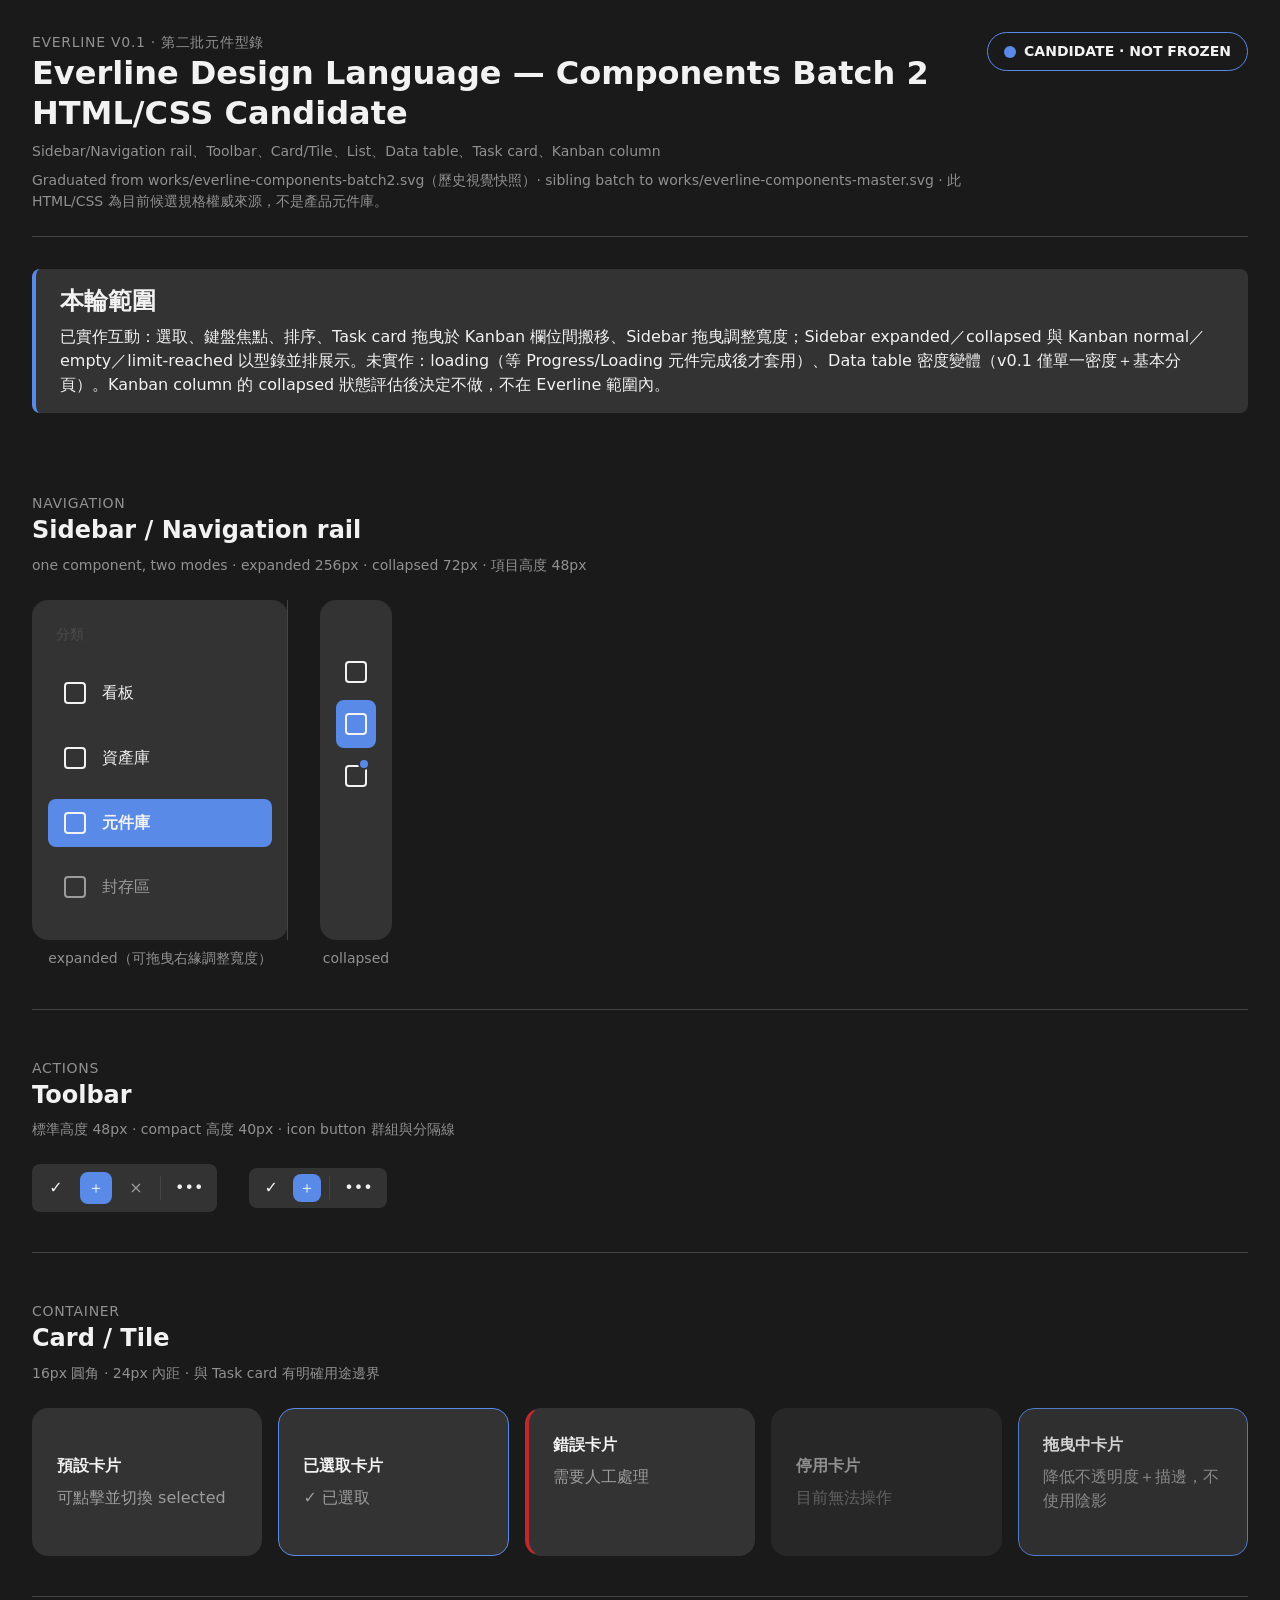
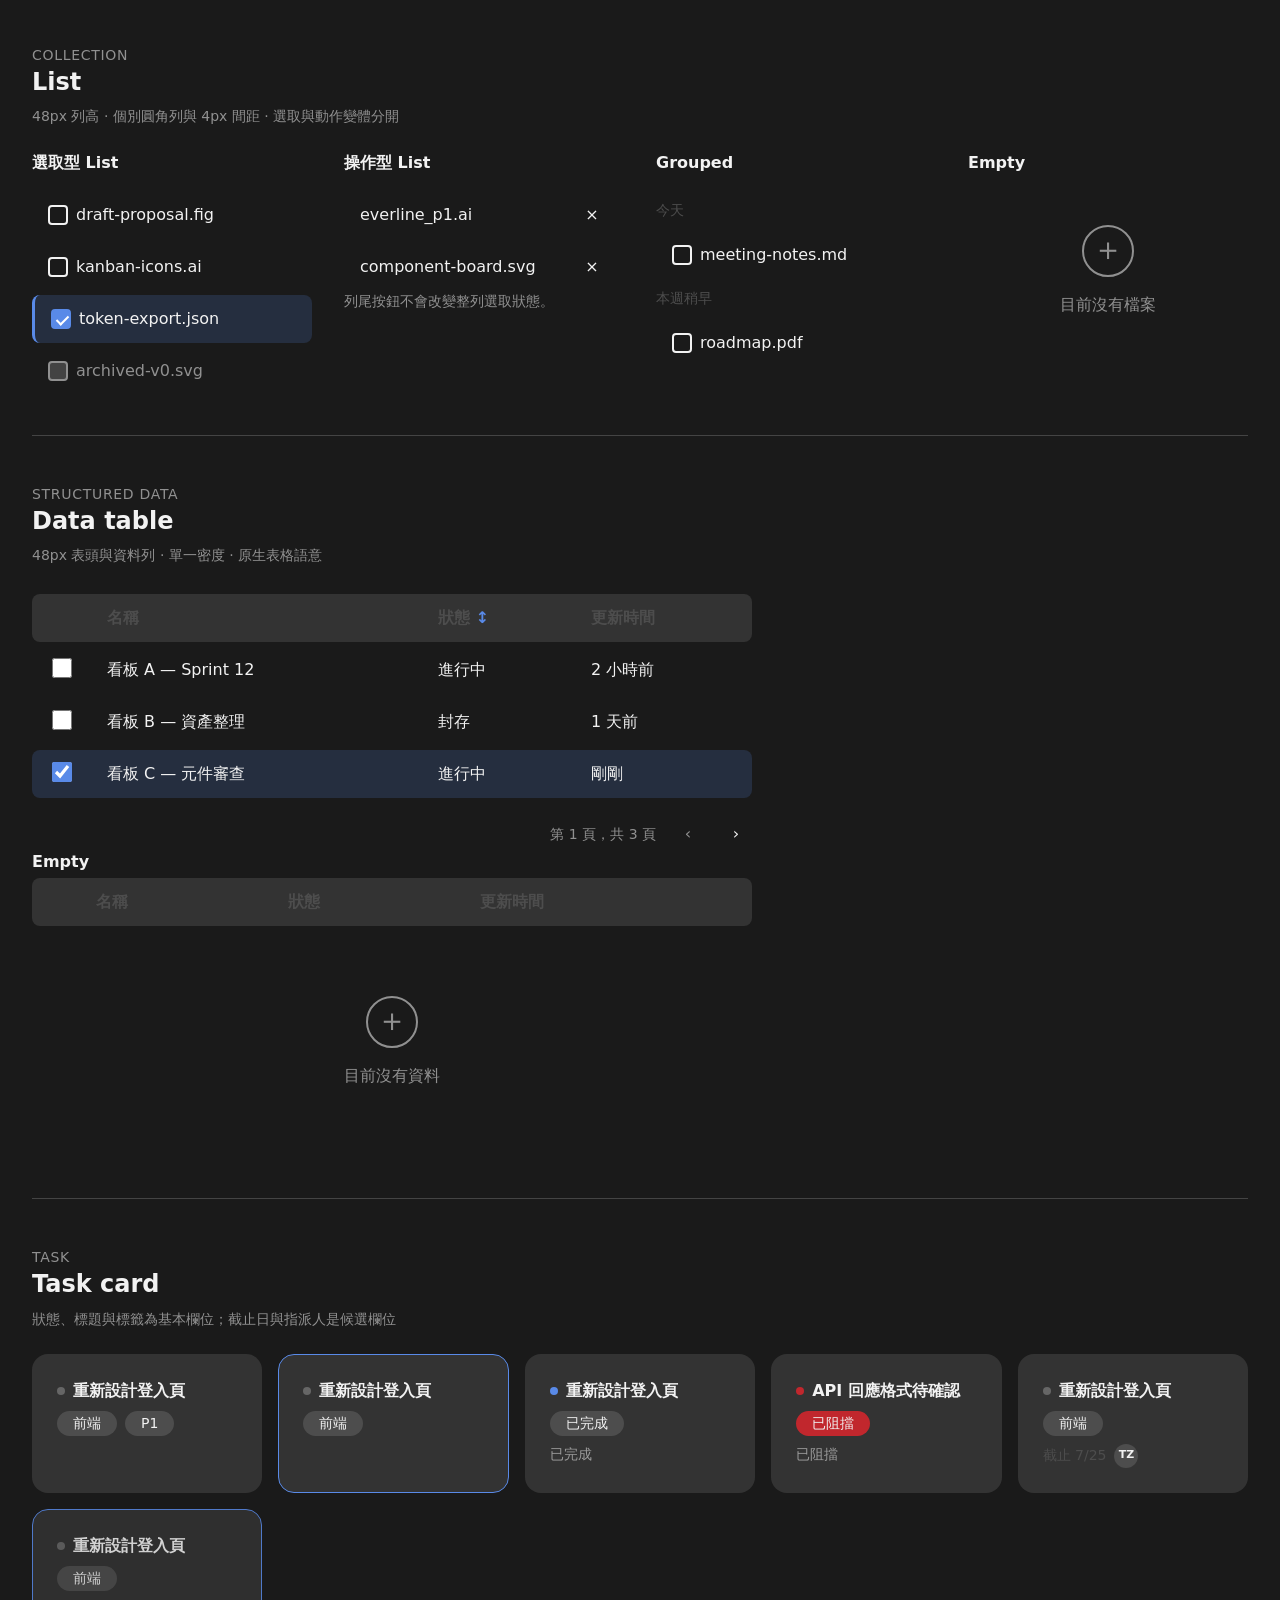
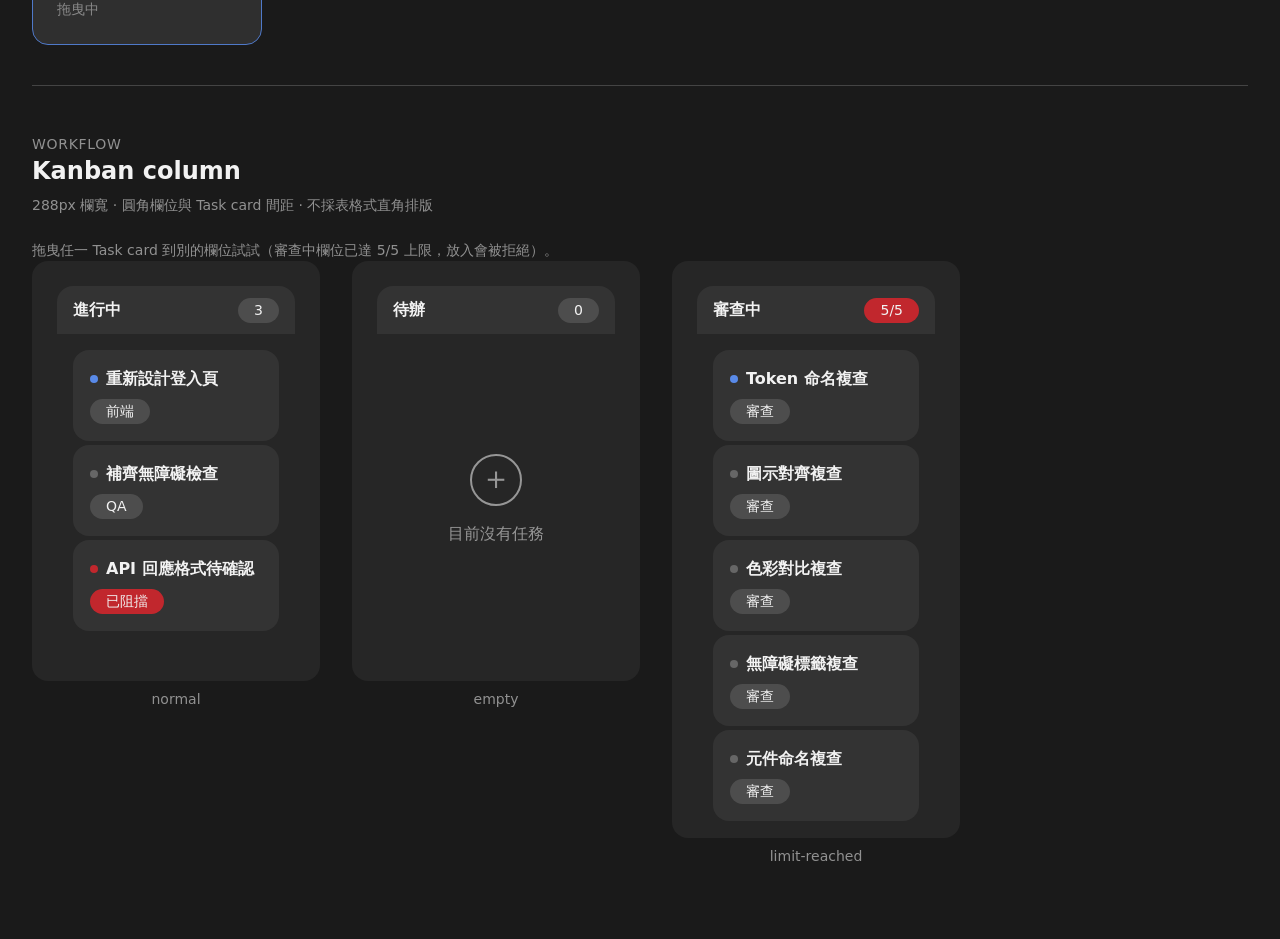
==== commit 656fb921: "Fix 8 token/CSS mismatches found by a full token audit Requested by the user: compare tokens/everlin" ====
--- a/works/html/batch2/index.html
+++ b/works/html/batch2/index.html
@@ -120,7 +120,7 @@
           <button class="task-card" type="button" aria-pressed="true"><span class="task-status" aria-hidden="true"></span><strong>重新設計登入頁</strong><span class="tag">前端</span><span class="sr-only">已選取</span></button>
           <article class="task-card task-card--done"><span class="task-status" aria-hidden="true"></span><strong>重新設計登入頁</strong><span class="tag">已完成</span><span class="task-state-text">已完成</span></article>
           <article class="task-card task-card--blocked"><span class="task-status" aria-hidden="true"></span><strong>API 回應格式待確認</strong><span class="tag">已阻擋</span><span class="task-state-text">已阻擋</span></article>
-          <article class="task-card"><span class="task-status" aria-hidden="true"></span><strong>重新設計登入頁</strong><span class="tag">前端</span><span class="task-meta">截止 7/25 · 指派給 TZ</span></article>
+          <article class="task-card"><span class="task-status" aria-hidden="true"></span><strong>重新設計登入頁</strong><span class="tag">前端</span><span class="task-meta">截止 7/25<span class="task-assignee" aria-label="指派給 TZ"><span aria-hidden="true">TZ</span></span></span></article>
           <article class="task-card is-dragging"><span class="task-status" aria-hidden="true"></span><strong>重新設計登入頁</strong><span class="tag">前端</span><span class="task-state-text">拖曳中</span></article>
         </div>
       </section>
--- a/works/html/batch2/styles.css
+++ b/works/html/batch2/styles.css
@@ -19,9 +19,10 @@
   --everline-component-sidebar-width-expanded: 256px; --everline-component-sidebar-width-collapsed: 72px; --everline-component-sidebar-width-max: 400px; --everline-component-sidebar-item-height: 48px; --everline-component-sidebar-notification-dot-size: 8px;
   --everline-component-toolbar-height: 48px; --everline-component-toolbar-compact-height: 40px;
   --everline-component-card-padding: 24px; --everline-component-card-radius: 16px;
-  --everline-component-list-item-height: 48px; --everline-component-list-item-radius: 8px; --everline-component-list-item-row-gap: 4px; --everline-component-checkbox-indicator-size: 20px;
-  --everline-component-data-table-header-height: 48px; --everline-component-kanban-column-width: 288px; --everline-component-kanban-column-card-gap: 4px;
+  --everline-component-list-item-height: 48px; --everline-component-list-item-radius: 8px; --everline-component-list-item-row-gap: 4px; --everline-component-checkbox-indicator-size: 20px; --everline-component-list-group-header-height: 40px;
+  --everline-component-data-table-header-height: 48px; --everline-component-kanban-column-width: 288px; --everline-component-kanban-column-card-gap: 4px; --everline-component-kanban-column-header-height: 48px;
   --everline-color-base-gray-850: #262626; --everline-component-kanban-column-background: var(--everline-color-base-gray-850);
+  --everline-component-task-card-assignee-avatar-size: 24px;
 }
 
 * { box-sizing: border-box; }
@@ -37,13 +38,13 @@
 .candidate-badge { display: flex; align-items: center; gap: var(--everline-space-1); border: var(--everline-border-width-default) solid var(--everline-color-semantic-action-primary); border-radius: var(--everline-radius-pill); padding: var(--everline-space-1) var(--everline-space-2); font-weight: 700; font-size: 14px; white-space: nowrap; }.candidate-badge span { width: 12px; height: 12px; background: var(--everline-color-semantic-action-primary); border-radius: 50%; }
 .scope-note { background: var(--everline-color-semantic-background-surface); border-left: 4px solid var(--everline-color-semantic-action-primary); border-radius: var(--everline-radius-sm); margin: var(--everline-space-4) 0; padding: var(--everline-space-2) var(--everline-space-3); }.scope-note p { color: var(--everline-color-semantic-foreground-primary); margin-top: var(--everline-space-1); }
 .component-section { border-bottom: var(--everline-border-width-default) solid var(--everline-color-semantic-border-default); padding: var(--everline-space-5) 0; }.component-section:last-child { border: 0; }.section-heading { margin-bottom: var(--everline-space-3); }.section-heading p { margin-top: var(--everline-space-1); }
-.sidebar-examples { align-items: flex-start; display: flex; flex-wrap: wrap; gap: var(--everline-space-4); }.sidebar-example { display: grid; justify-items: center; }.sidebar { background: var(--everline-color-semantic-background-surface); border-radius: var(--everline-radius-lg); display: grid; gap: var(--everline-component-list-item-row-gap); min-height: 340px; padding: var(--everline-space-1); position: relative; width: var(--everline-component-sidebar-width-expanded); }.sidebar-resize-handle { background: transparent; border-right: var(--everline-border-width-default) solid var(--everline-color-semantic-border-default); bottom: 0; cursor: ew-resize; position: absolute; right: 0; top: 0; width: 8px; }.sidebar-resize-handle:hover, .sidebar-resize-handle.is-resizing { border-right-color: var(--everline-color-semantic-border-focus); border-right-width: var(--everline-border-width-focus); }.sidebar__label { color: var(--everline-color-semantic-foreground-disabled); font-size: 14px; opacity: var(--everline-opacity-disabled); padding: var(--everline-space-1); }.nav-item { align-items: center; border-radius: var(--everline-radius-sm); color: var(--everline-color-semantic-foreground-primary); display: flex; gap: var(--everline-space-2); height: var(--everline-component-sidebar-item-height); padding: 0 var(--everline-space-2); position: relative; text-decoration: none; }.nav-item:hover { background: color-mix(in srgb, var(--everline-color-semantic-foreground-inverse) 6%, transparent); }.nav-item[aria-current="page"] { background: var(--everline-color-semantic-action-primary); font-weight: 700; }.nav-item[aria-disabled="true"] { cursor: not-allowed; opacity: var(--everline-opacity-disabled); }.nav-icon { border: 2px solid currentColor; border-radius: 4px; flex: 0 0 22px; height: 22px; }.notification { background: var(--everline-color-semantic-action-primary); border-radius: 50%; box-shadow: 0 0 0 2px var(--everline-color-semantic-background-surface); height: var(--everline-component-sidebar-notification-dot-size); position: absolute; right: var(--everline-space-1); top: var(--everline-space-1); width: var(--everline-component-sidebar-notification-dot-size); }.sidebar--collapsed { align-content: start; padding-top: 48px; width: var(--everline-component-sidebar-width-collapsed); }.sidebar--collapsed .sidebar__label, .sidebar--collapsed .nav-item__label { clip: rect(0 0 0 0); clip-path: inset(50%); height: 1px; overflow: hidden; position: absolute; white-space: nowrap; width: 1px; }.sidebar--collapsed .nav-item { justify-content: center; padding: 0; }.example-label { margin-top: var(--everline-space-1); text-align: center; }
-.toolbar-examples { align-items: center; display: flex; flex-wrap: wrap; gap: var(--everline-space-4); }.toolbar { align-items: center; background: var(--everline-color-semantic-background-surface); border-radius: var(--everline-radius-sm); display: flex; height: var(--everline-component-toolbar-height); padding: var(--everline-space-1); }.toolbar--compact { height: var(--everline-component-toolbar-compact-height); }.icon-button { align-items: center; background: transparent; border: 0; border-radius: var(--everline-radius-sm); cursor: pointer; display: inline-flex; height: 32px; justify-content: center; min-width: 32px; }.icon-button:hover { background: color-mix(in srgb, var(--everline-color-semantic-foreground-inverse) 6%, transparent); }.icon-button[aria-pressed="true"] { background: var(--everline-color-semantic-action-primary); }.icon-button:disabled { cursor: not-allowed; opacity: var(--everline-opacity-disabled); }.toolbar--compact .icon-button { height: 28px; min-width: 28px; }.icon-button--small { height: 32px; min-width: 32px; }.toolbar__divider { background: var(--everline-color-semantic-border-default); height: var(--everline-space-3); margin: 0 var(--everline-space-1); width: var(--everline-border-width-default); }
+.sidebar-examples { align-items: flex-start; display: flex; flex-wrap: wrap; gap: var(--everline-space-4); }.sidebar-example { display: grid; justify-items: center; }.sidebar { background: var(--everline-color-semantic-background-surface); border-radius: var(--everline-radius-lg); display: grid; gap: var(--everline-component-list-item-row-gap); min-height: 340px; padding: var(--everline-space-2); position: relative; width: var(--everline-component-sidebar-width-expanded); }.sidebar-resize-handle { background: transparent; border-right: var(--everline-border-width-default) solid var(--everline-color-semantic-border-default); bottom: 0; cursor: ew-resize; position: absolute; right: 0; top: 0; width: 8px; }.sidebar-resize-handle:hover, .sidebar-resize-handle.is-resizing { border-right-color: var(--everline-color-semantic-border-focus); border-right-width: var(--everline-border-width-focus); }.sidebar__label { color: var(--everline-color-semantic-foreground-subdued); font-size: 14px; padding: var(--everline-space-1); }.nav-item { align-items: center; border-radius: var(--everline-radius-sm); color: var(--everline-color-semantic-foreground-primary); display: flex; gap: var(--everline-space-2); height: var(--everline-component-sidebar-item-height); padding: 0 var(--everline-space-2); position: relative; text-decoration: none; }.nav-item:hover { background: color-mix(in srgb, var(--everline-color-semantic-foreground-inverse) 6%, transparent); }.nav-item[aria-current="page"] { background: var(--everline-color-semantic-action-primary); font-weight: 700; }.nav-item[aria-disabled="true"] { cursor: not-allowed; opacity: var(--everline-opacity-disabled); }.nav-icon { border: 2px solid currentColor; border-radius: 4px; flex: 0 0 22px; height: 22px; }.notification { background: var(--everline-color-semantic-action-primary); border-radius: 50%; box-shadow: 0 0 0 2px var(--everline-color-semantic-background-surface); height: var(--everline-component-sidebar-notification-dot-size); position: absolute; right: var(--everline-space-1); top: var(--everline-space-1); width: var(--everline-component-sidebar-notification-dot-size); }.sidebar--collapsed { align-content: start; padding-top: 48px; width: var(--everline-component-sidebar-width-collapsed); }.sidebar--collapsed .sidebar__label, .sidebar--collapsed .nav-item__label { clip: rect(0 0 0 0); clip-path: inset(50%); height: 1px; overflow: hidden; position: absolute; white-space: nowrap; width: 1px; }.sidebar--collapsed .nav-item { justify-content: center; padding: 0; }.example-label { margin-top: var(--everline-space-1); text-align: center; }
+.toolbar-examples { align-items: center; display: flex; flex-wrap: wrap; gap: var(--everline-space-4); }.toolbar { align-items: center; background: var(--everline-color-semantic-background-surface); border-radius: var(--everline-radius-sm); display: flex; gap: var(--everline-space-1); height: var(--everline-component-toolbar-height); padding: var(--everline-space-1); }.toolbar--compact { height: var(--everline-component-toolbar-compact-height); }.icon-button { align-items: center; background: transparent; border: 0; border-radius: var(--everline-radius-sm); cursor: pointer; display: inline-flex; height: 32px; justify-content: center; min-width: 32px; }.icon-button:hover { background: color-mix(in srgb, var(--everline-color-semantic-foreground-inverse) 6%, transparent); }.icon-button[aria-pressed="true"] { background: var(--everline-color-semantic-action-primary); }.icon-button:disabled { cursor: not-allowed; opacity: var(--everline-opacity-disabled); }.toolbar--compact .icon-button { height: 28px; min-width: 28px; }.icon-button--small { height: 32px; min-width: 32px; }.toolbar__divider { background: var(--everline-color-semantic-border-default); height: var(--everline-space-3); width: var(--everline-border-width-default); }
 .card-grid, .task-grid { display: grid; gap: var(--everline-space-2); grid-template-columns: repeat(auto-fit, minmax(220px, 1fr)); }.content-card, .task-card, .kanban-column { background: var(--everline-color-semantic-background-surface); border: var(--everline-border-width-default) solid transparent; border-radius: var(--everline-component-card-radius); min-height: 148px; padding: var(--everline-component-card-padding); text-align: left; }.content-card[type="button"], .task-card[type="button"] { cursor: pointer; }.content-card:hover, .task-card[type="button"]:hover { background: color-mix(in srgb, var(--everline-color-semantic-background-surface), var(--everline-color-semantic-foreground-inverse) 6%); }.content-card strong, .content-card span { display: block; }.content-card span { color: var(--everline-color-semantic-foreground-disabled); margin-top: var(--everline-space-1); opacity: var(--everline-opacity-disabled); }.content-card[aria-pressed="true"], .task-card[aria-pressed="true"] { border-color: var(--everline-color-semantic-border-focus); }.content-card--error { border-left: 4px solid var(--everline-color-semantic-action-danger); }.content-card:disabled { cursor: not-allowed; opacity: var(--everline-opacity-disabled); }.content-card[draggable="true"], .task-card[draggable="true"] { cursor: grab; }.is-dragging { border-color: var(--everline-color-semantic-border-focus); cursor: grabbing; opacity: var(--everline-opacity-dragging); }
-.list-grid { display: grid; gap: var(--everline-space-4); grid-template-columns: repeat(auto-fit, minmax(260px, 1fr)); }.list-grid h3 { margin-bottom: var(--everline-space-2); }.list { list-style: none; margin: 0; padding: 0; }.list-item { align-items: center; border-radius: var(--everline-component-list-item-radius); display: flex; gap: var(--everline-space-2); min-height: var(--everline-component-list-item-height); padding: 0 var(--everline-space-2); }.list-item + .list-item { margin-top: var(--everline-component-list-item-row-gap); }.list-item:hover { background: color-mix(in srgb, var(--everline-color-semantic-foreground-inverse) 6%, transparent); }.list-item label { align-items: center; cursor: pointer; display: flex; flex: 1; gap: var(--everline-space-2); position: relative; }.list-item label > input[type="checkbox"] { clip: rect(0 0 0 0); clip-path: inset(50%); height: 1px; overflow: hidden; position: absolute; white-space: nowrap; width: 1px; }.checkmark { border: 2px solid var(--everline-color-semantic-foreground-primary); border-radius: 4px; flex: 0 0 var(--everline-component-checkbox-indicator-size); height: var(--everline-component-checkbox-indicator-size); position: relative; width: var(--everline-component-checkbox-indicator-size); }.list-item input:checked + .checkmark { background: var(--everline-color-semantic-action-primary); border-color: var(--everline-color-semantic-action-primary); }.list-item input:checked + .checkmark::after { border: solid var(--everline-color-semantic-foreground-inverse); border-width: 0 2px 2px 0; content: ""; height: 10px; left: 6px; position: absolute; top: 2px; transform: rotate(45deg); width: 5px; }.list-item input:focus-visible + .checkmark { outline: var(--everline-border-width-focus) solid var(--everline-color-semantic-border-focus); outline-offset: 2px; }.list-item input:disabled + .checkmark { background: var(--everline-color-semantic-background-subdued); border-color: var(--everline-color-semantic-foreground-disabled); }.list-item label:has(input:disabled) { cursor: not-allowed; }.list-item.is-selected { background: color-mix(in srgb, var(--everline-color-semantic-action-primary) 18%, transparent); border-left: 3px solid var(--everline-color-semantic-action-primary); }.list-item:has(input:disabled) { opacity: var(--everline-opacity-disabled); }.list-item .icon-button { margin-left: auto; }.list-group { color: var(--everline-color-semantic-foreground-disabled); font-size: 14px; opacity: var(--everline-opacity-disabled); padding: var(--everline-space-1) 0; }
-.table-wrap { max-width: 720px; overflow-x: auto; } table { border-collapse: separate; border-spacing: 0 var(--everline-component-list-item-row-gap); min-width: 640px; width: 100%; } th, td { height: var(--everline-component-list-item-height); padding: 0 var(--everline-space-2); text-align: left; } th { background: var(--everline-color-semantic-background-surface); color: var(--everline-color-semantic-foreground-primary); font-weight: 700; } th:first-child, tbody tr td:first-child { border-radius: var(--everline-component-list-item-radius) 0 0 var(--everline-component-list-item-radius); width: 48px; } th:last-child, tbody tr td:last-child { border-radius: 0 var(--everline-component-list-item-radius) var(--everline-component-list-item-radius) 0; } tbody tr:hover td { background: color-mix(in srgb, var(--everline-color-semantic-foreground-inverse) 6%, transparent); } tbody tr.is-selected td { background: color-mix(in srgb, var(--everline-color-semantic-action-primary) 18%, transparent); } tbody input { accent-color: var(--everline-color-semantic-action-primary); height: 20px; width: 20px; }.sort-button { background: transparent; border: 0; cursor: pointer; font-weight: 700; padding: 0; }.sort-button span { color: var(--everline-color-semantic-action-primary); }.table-empty td { border-radius: var(--everline-component-list-item-radius); height: auto; padding: var(--everline-space-4) 0; }.table-empty .empty-state { min-height: 0; }.table-pagination { align-items: center; display: flex; gap: var(--everline-space-2); justify-content: flex-end; margin-top: var(--everline-space-2); max-width: 720px; }.table-pagination span { color: var(--everline-color-semantic-foreground-disabled); font-size: 14px; opacity: var(--everline-opacity-disabled); }
-.task-card { min-height: 132px; display: flex; flex-wrap: wrap; gap: var(--everline-space-1); align-content: flex-start; }.task-card strong { flex-basis: calc(100% - 16px); }.task-status { background: var(--everline-color-semantic-background-subdued); border-radius: 50%; height: 8px; margin-top: 8px; width: 8px; }.task-status--done, .task-card--done .task-status { background: var(--everline-color-semantic-action-primary); }.task-card--blocked .task-status { background: var(--everline-color-semantic-action-danger); }.tag, .count-badge { background: var(--everline-color-semantic-background-overlay); border-radius: var(--everline-radius-pill); font-size: 14px; padding: 2px var(--everline-space-2); }.task-card--blocked .tag, .count-badge--limit { background: var(--everline-color-semantic-action-danger); }.task-state-text, .task-meta { color: var(--everline-color-semantic-foreground-disabled); flex-basis: 100%; font-size: 14px; opacity: var(--everline-opacity-disabled); }
-.kanban-examples { align-items: flex-start; display: flex; flex-wrap: wrap; gap: var(--everline-space-4); }.kanban-example { display: grid; justify-items: center; width: var(--everline-component-kanban-column-width); }.kanban-column { background: var(--everline-component-kanban-column-background); max-width: 100%; min-height: 420px; padding: var(--everline-space-2); width: 100%; }.kanban-column header { align-items: center; display: flex; justify-content: space-between; margin-bottom: var(--everline-space-2); }.kanban-column.is-drag-over { outline: var(--everline-border-width-focus) dashed var(--everline-color-semantic-border-focus); outline-offset: -2px; }.kanban-content { display: grid; gap: var(--everline-component-kanban-column-card-gap); }.kanban-content .task-card { min-height: 84px; padding: var(--everline-space-2); }.drop-indicator { background: var(--everline-color-semantic-action-primary); border-radius: var(--everline-radius-pill); height: 3px; margin: 2px 0; }.empty-state { align-items: center; color: var(--everline-color-semantic-foreground-disabled); display: grid; gap: var(--everline-space-2); justify-items: center; min-height: 300px; opacity: var(--everline-opacity-disabled); place-content: center; }.empty-state span { border: var(--everline-border-width-focus) solid var(--everline-color-semantic-foreground-disabled); border-radius: 50%; font-size: 32px; height: 52px; line-height: 44px; text-align: center; width: 52px; }.list-empty .empty-state, .table-empty .empty-state { min-height: 160px; }
+.list-grid { display: grid; gap: var(--everline-space-4); grid-template-columns: repeat(auto-fit, minmax(260px, 1fr)); }.list-grid h3 { margin-bottom: var(--everline-space-2); }.list { list-style: none; margin: 0; padding: 0; }.list-item { align-items: center; border-radius: var(--everline-component-list-item-radius); display: flex; gap: var(--everline-space-1); min-height: var(--everline-component-list-item-height); padding: 0 var(--everline-space-2); }.list-item + .list-item { margin-top: var(--everline-component-list-item-row-gap); }.list-item:hover { background: color-mix(in srgb, var(--everline-color-semantic-foreground-inverse) 6%, transparent); }.list-item label { align-items: center; cursor: pointer; display: flex; flex: 1; gap: var(--everline-space-1); position: relative; }.list-item label > input[type="checkbox"] { clip: rect(0 0 0 0); clip-path: inset(50%); height: 1px; overflow: hidden; position: absolute; white-space: nowrap; width: 1px; }.checkmark { border: 2px solid var(--everline-color-semantic-foreground-primary); border-radius: 4px; flex: 0 0 var(--everline-component-checkbox-indicator-size); height: var(--everline-component-checkbox-indicator-size); position: relative; width: var(--everline-component-checkbox-indicator-size); }.list-item input:checked + .checkmark { background: var(--everline-color-semantic-action-primary); border-color: var(--everline-color-semantic-action-primary); }.list-item input:checked + .checkmark::after { border: solid var(--everline-color-semantic-foreground-inverse); border-width: 0 2px 2px 0; content: ""; height: 10px; left: 6px; position: absolute; top: 2px; transform: rotate(45deg); width: 5px; }.list-item input:focus-visible + .checkmark { outline: var(--everline-border-width-focus) solid var(--everline-color-semantic-border-focus); outline-offset: 2px; }.list-item input:disabled + .checkmark { background: var(--everline-color-semantic-background-subdued); border-color: var(--everline-color-semantic-foreground-disabled); }.list-item label:has(input:disabled) { cursor: not-allowed; }.list-item.is-selected { background: color-mix(in srgb, var(--everline-color-semantic-action-primary) 18%, transparent); border-left: 3px solid var(--everline-color-semantic-action-primary); }.list-item:has(input:disabled) { opacity: var(--everline-opacity-disabled); }.list-item .icon-button { margin-left: auto; }.list-group { align-items: center; color: var(--everline-color-semantic-foreground-subdued); display: flex; font-size: 14px; height: var(--everline-component-list-group-header-height); }
+.table-wrap { max-width: 720px; overflow-x: auto; } table { border-collapse: separate; border-spacing: 0 var(--everline-component-list-item-row-gap); min-width: 640px; width: 100%; } th, td { padding: 0 var(--everline-space-2); text-align: left; } td { height: var(--everline-component-list-item-height); } th { background: var(--everline-color-semantic-background-surface); color: var(--everline-color-semantic-foreground-subdued); font-weight: 700; height: var(--everline-component-data-table-header-height); } th:first-child, tbody tr td:first-child { border-radius: var(--everline-component-list-item-radius) 0 0 var(--everline-component-list-item-radius); width: 48px; } th:last-child, tbody tr td:last-child { border-radius: 0 var(--everline-component-list-item-radius) var(--everline-component-list-item-radius) 0; } tbody tr:hover td { background: color-mix(in srgb, var(--everline-color-semantic-foreground-inverse) 6%, transparent); } tbody tr.is-selected td { background: color-mix(in srgb, var(--everline-color-semantic-action-primary) 18%, transparent); } tbody input { accent-color: var(--everline-color-semantic-action-primary); height: 20px; width: 20px; }.sort-button { background: transparent; border: 0; cursor: pointer; font-weight: 700; padding: 0; }.sort-button span { color: var(--everline-color-semantic-action-primary); }.table-empty td { border-radius: var(--everline-component-list-item-radius); height: auto; padding: var(--everline-space-4) 0; }.table-empty .empty-state { min-height: 0; }.table-pagination { align-items: center; display: flex; gap: var(--everline-space-2); justify-content: flex-end; margin-top: var(--everline-space-2); max-width: 720px; }.table-pagination span { color: var(--everline-color-semantic-foreground-disabled); font-size: 14px; opacity: var(--everline-opacity-disabled); }
+.task-card { min-height: 132px; display: flex; flex-wrap: wrap; gap: var(--everline-space-1); align-content: flex-start; }.task-card strong { flex-basis: calc(100% - 16px); }.task-status { background: var(--everline-color-semantic-background-subdued); border-radius: 50%; height: 8px; margin-top: 8px; width: 8px; }.task-status--done, .task-card--done .task-status { background: var(--everline-color-semantic-action-primary); }.task-card--blocked .task-status { background: var(--everline-color-semantic-action-danger); }.tag, .count-badge { background: var(--everline-color-semantic-background-overlay); border-radius: var(--everline-radius-pill); font-size: 14px; padding: 2px var(--everline-space-2); }.task-card--blocked .tag, .count-badge--limit { background: var(--everline-color-semantic-action-danger); }.task-state-text { color: var(--everline-color-semantic-foreground-disabled); flex-basis: 100%; font-size: 14px; opacity: var(--everline-opacity-disabled); }.task-meta { align-items: center; color: var(--everline-color-semantic-foreground-subdued); display: flex; flex-basis: 100%; font-size: 14px; gap: var(--everline-space-1); }.task-assignee { align-items: center; background: var(--everline-color-semantic-background-overlay); border-radius: 50%; color: var(--everline-color-semantic-foreground-primary); display: flex; flex: 0 0 auto; font-size: 11px; font-weight: 700; height: var(--everline-component-task-card-assignee-avatar-size); justify-content: center; width: var(--everline-component-task-card-assignee-avatar-size); }
+.kanban-examples { align-items: flex-start; display: flex; flex-wrap: wrap; gap: var(--everline-space-4); }.kanban-example { display: grid; justify-items: center; width: var(--everline-component-kanban-column-width); }.kanban-column { background: var(--everline-component-kanban-column-background); max-width: 100%; min-height: 420px; padding-bottom: var(--everline-space-2); width: 100%; }.kanban-column header { align-items: center; background: var(--everline-color-semantic-background-surface); border-radius: var(--everline-radius-lg) var(--everline-radius-lg) 0 0; display: flex; height: var(--everline-component-kanban-column-header-height); justify-content: space-between; margin-bottom: var(--everline-space-2); padding: 0 var(--everline-space-2); }.kanban-column.is-drag-over { outline: var(--everline-border-width-focus) dashed var(--everline-color-semantic-border-focus); outline-offset: -2px; }.kanban-content { display: grid; gap: var(--everline-component-kanban-column-card-gap); padding: 0 var(--everline-space-2); }.kanban-content .task-card { min-height: 84px; padding: var(--everline-space-2); }.drop-indicator { background: var(--everline-color-semantic-action-primary); border-radius: var(--everline-radius-pill); height: 3px; margin: 2px 0; }.empty-state { align-items: center; color: var(--everline-color-semantic-foreground-disabled); display: grid; gap: var(--everline-space-2); justify-items: center; min-height: 300px; opacity: var(--everline-opacity-disabled); place-content: center; }.empty-state span { border: var(--everline-border-width-focus) solid var(--everline-color-semantic-foreground-disabled); border-radius: 50%; font-size: 32px; height: 52px; line-height: 44px; text-align: center; width: 52px; }.list-empty .empty-state, .table-empty .empty-state { min-height: 160px; }
 .sr-only { clip: rect(0 0 0 0); clip-path: inset(50%); height: 1px; overflow: hidden; position: absolute; white-space: nowrap; width: 1px; }
 @media (max-width: 760px) { .catalog { padding: var(--everline-space-2); }.catalog-header, .section-heading { flex-direction: column; }.candidate-badge { white-space: normal; }.sidebar { max-width: 100%; }.sidebar--expanded { width: var(--everline-component-sidebar-width-expanded); }.sidebar--collapsed { width: var(--everline-component-sidebar-width-collapsed); }.kanban-example { max-width: 100%; } }
 @media (prefers-reduced-motion: reduce) { *, *::before, *::after { scroll-behavior: auto !important; transition-duration: 0.01ms !important; animation-duration: 0.01ms !important; } }
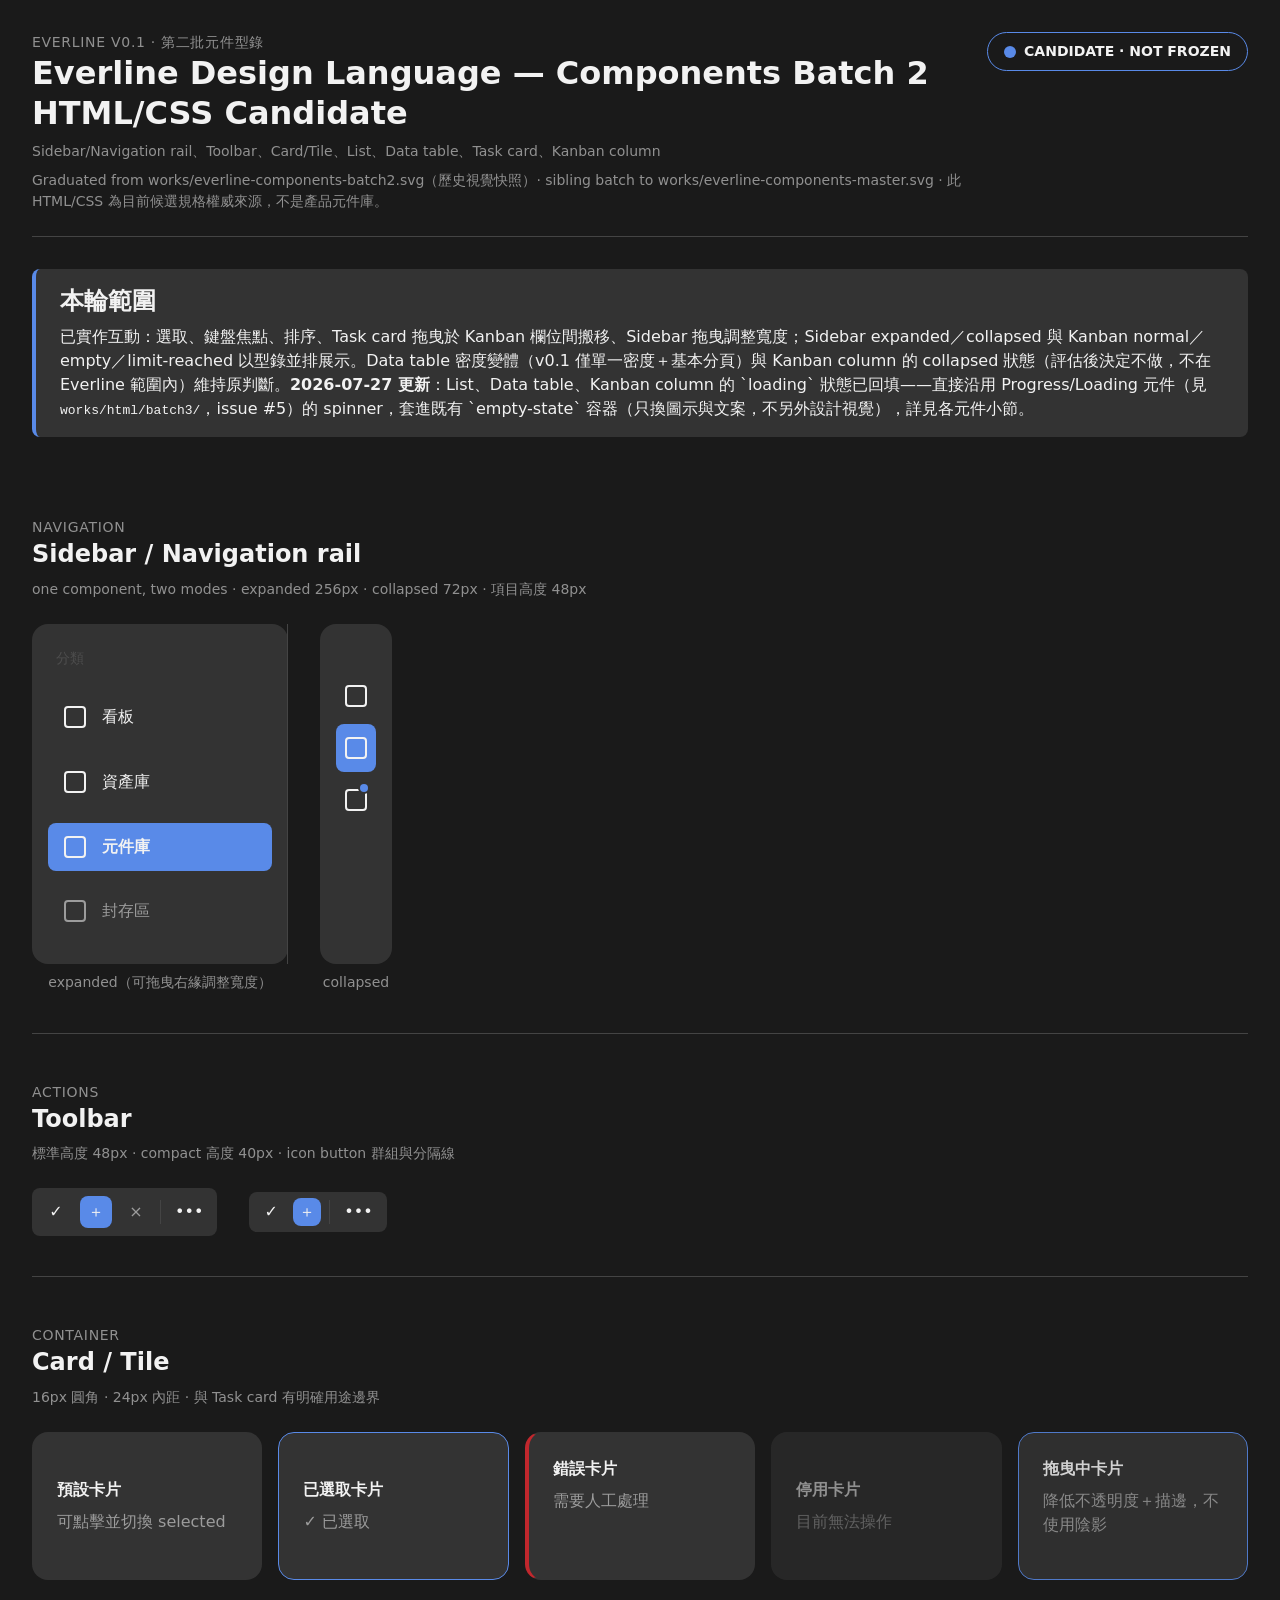
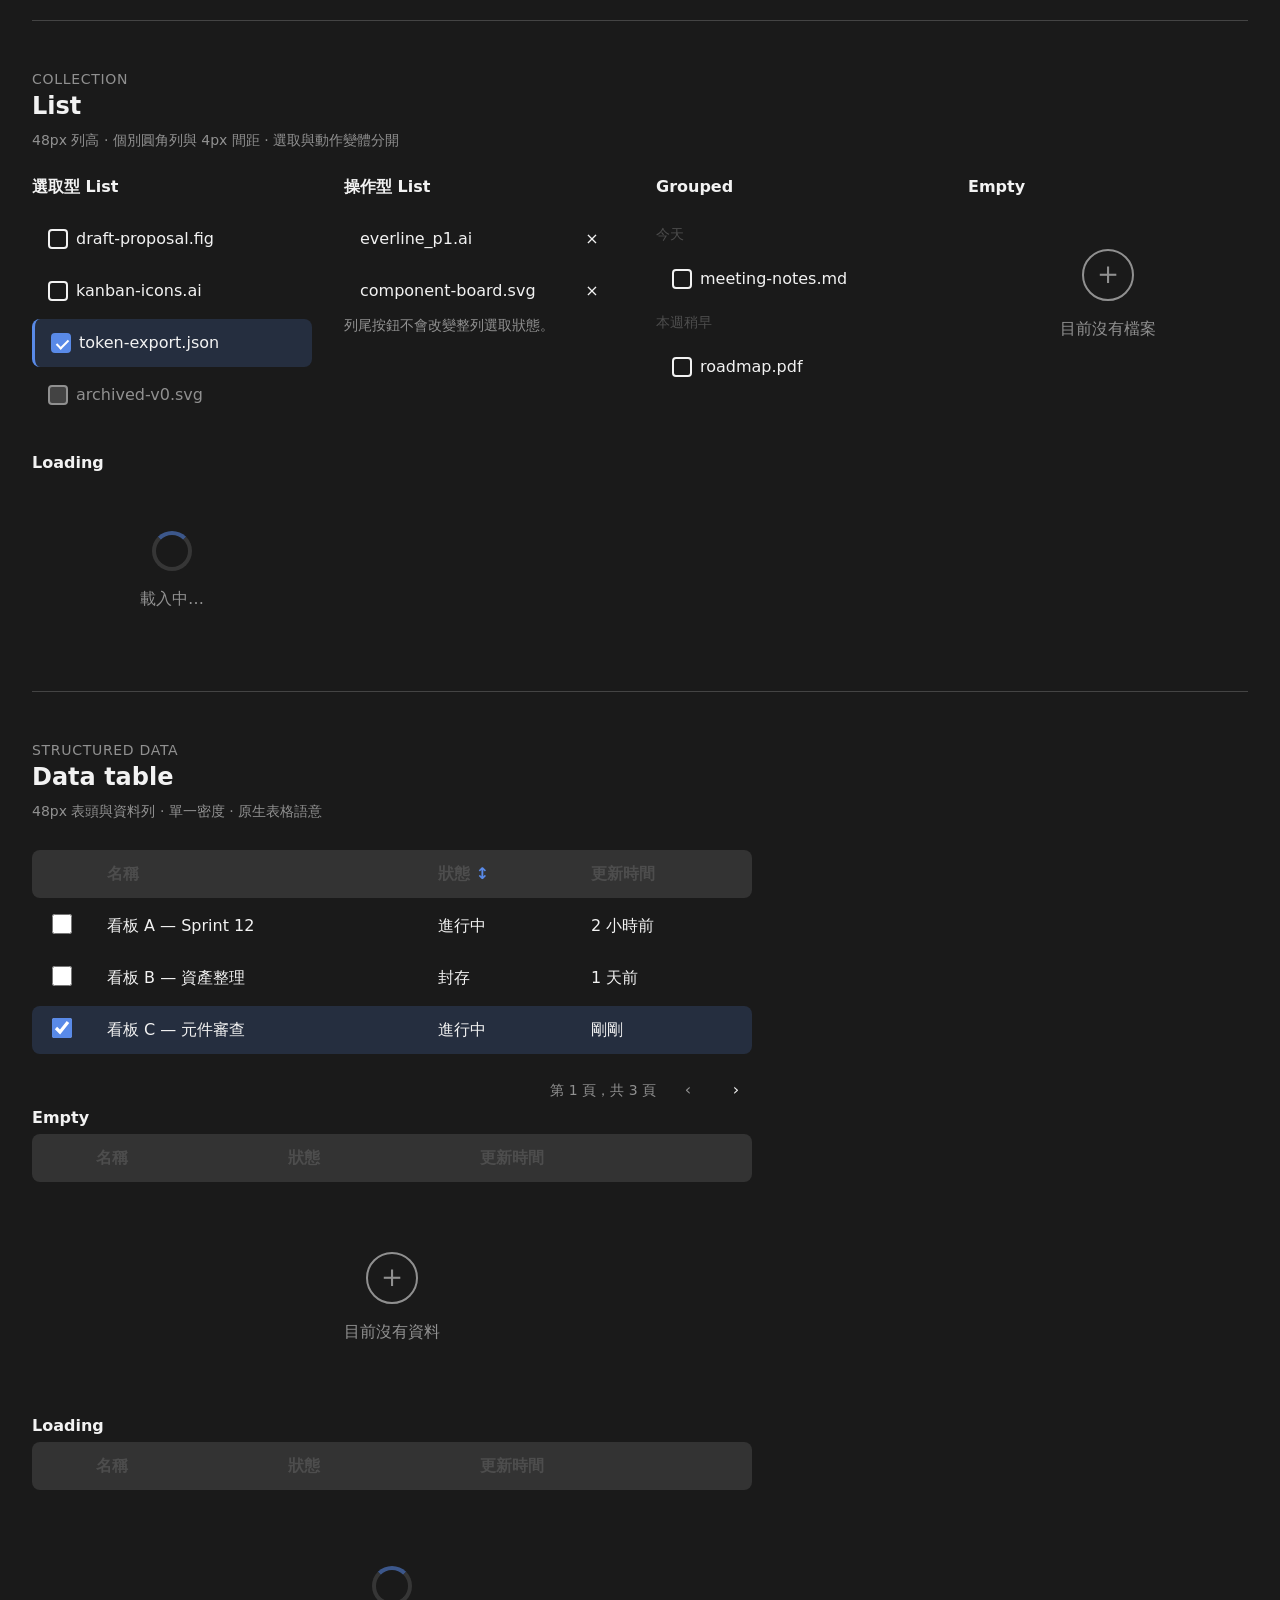
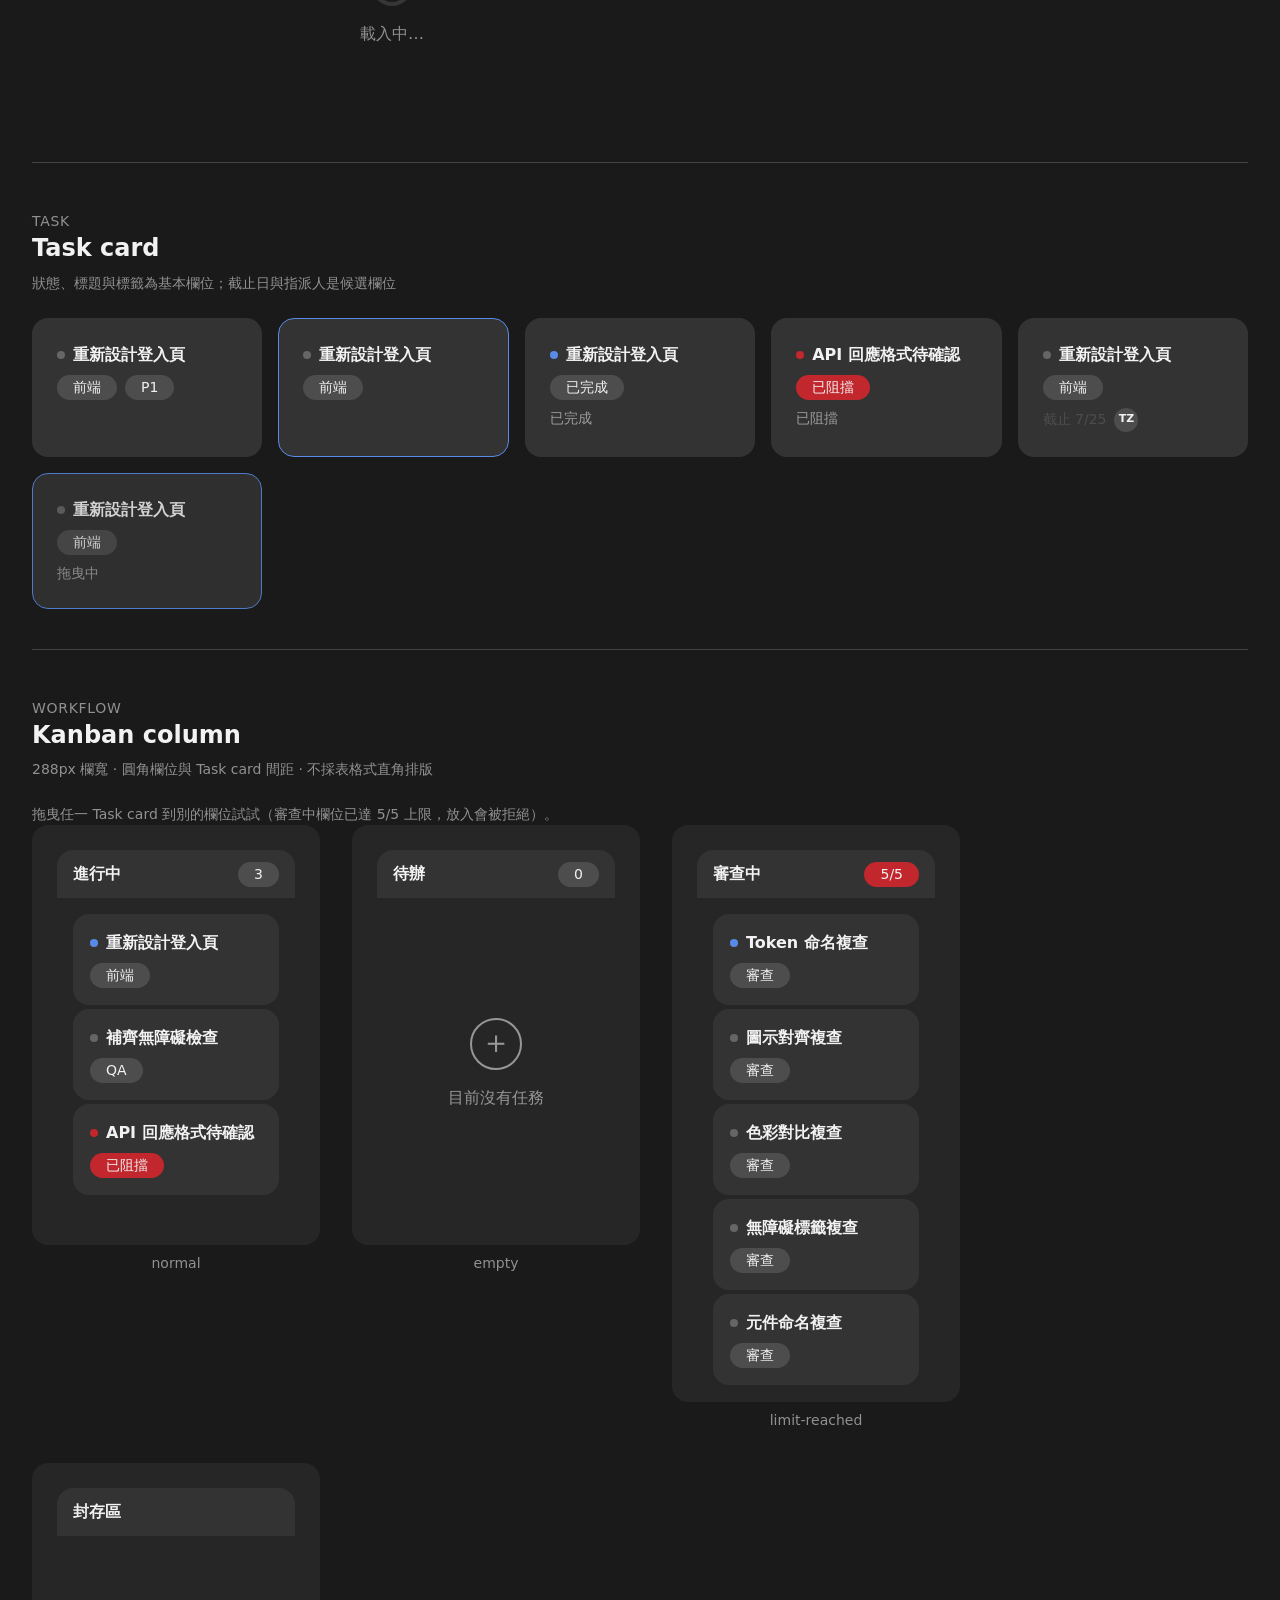
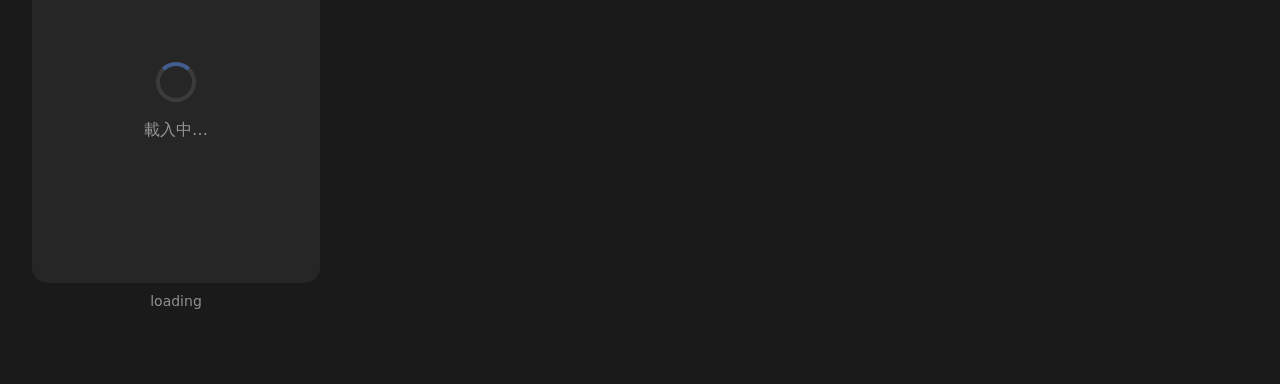
==== commit e50f3bf8: "Add Progress/Spinner/Loading component (issue #5) - New SVG candidate (works/everline-components-bat" ====
--- a/works/html/batch2/index.html
+++ b/works/html/batch2/index.html
@@ -20,7 +20,7 @@
 
       <aside class="scope-note" aria-labelledby="scope-title">
         <h2 id="scope-title">本輪範圍</h2>
-        <p>已實作互動：選取、鍵盤焦點、排序、Task card 拖曳於 Kanban 欄位間搬移、Sidebar 拖曳調整寬度；Sidebar expanded／collapsed 與 Kanban normal／empty／limit-reached 以型錄並排展示。未實作：loading（等 Progress/Loading 元件完成後才套用）、Data table 密度變體（v0.1 僅單一密度＋基本分頁）。Kanban column 的 collapsed 狀態評估後決定不做，不在 Everline 範圍內。</p>
+        <p>已實作互動：選取、鍵盤焦點、排序、Task card 拖曳於 Kanban 欄位間搬移、Sidebar 拖曳調整寬度；Sidebar expanded／collapsed 與 Kanban normal／empty／limit-reached 以型錄並排展示。Data table 密度變體（v0.1 僅單一密度＋基本分頁）與 Kanban column 的 collapsed 狀態（評估後決定不做，不在 Everline 範圍內）維持原判斷。<strong>2026-07-27 更新</strong>：List、Data table、Kanban column 的 `loading` 狀態已回填——直接沿用 Progress/Loading 元件（見 <code>works/html/batch3/</code>，issue #5）的 spinner，套進既有 `empty-state` 容器（只換圖示與文案，不另外設計視覺），詳見各元件小節。</p>
       </aside>
 
       <section class="component-section" aria-labelledby="sidebar-title">
@@ -93,6 +93,7 @@
           </ul><p class="caption">列尾按鈕不會改變整列選取狀態。</p></div>
           <div><h3>Grouped</h3><ul class="list" aria-label="分組檔案"><li class="list-group">今天</li><li class="list-item"><label><input type="checkbox"><span class="checkmark" aria-hidden="true"></span><span>meeting-notes.md</span></label></li><li class="list-group">本週稍早</li><li class="list-item"><label><input type="checkbox"><span class="checkmark" aria-hidden="true"></span><span>roadmap.pdf</span></label></li></ul></div>
           <div class="list-empty"><h3>Empty</h3><div class="empty-state"><span aria-hidden="true">＋</span><p>目前沒有檔案</p></div></div>
+          <div class="list-empty"><h3>Loading</h3><div class="empty-state"><div class="spinner spinner--md" role="status" aria-label="載入中"></div><p>載入中…</p></div></div>
         </div>
       </section>
 
@@ -110,6 +111,9 @@
         </nav>
         <div class="table-wrap"><h3>Empty</h3><table><thead><tr><th scope="col"><span class="sr-only">選取</span></th><th scope="col">名稱</th><th scope="col">狀態</th><th scope="col">更新時間</th></tr></thead><tbody>
           <tr class="table-empty"><td colspan="4"><div class="empty-state"><span aria-hidden="true">＋</span><p>目前沒有資料</p></div></td></tr>
+        </tbody></table></div>
+        <div class="table-wrap"><h3>Loading</h3><table><thead><tr><th scope="col"><span class="sr-only">選取</span></th><th scope="col">名稱</th><th scope="col">狀態</th><th scope="col">更新時間</th></tr></thead><tbody>
+          <tr class="table-empty"><td colspan="4"><div class="empty-state"><div class="spinner spinner--md" role="status" aria-label="載入中"></div><p>載入中…</p></div></td></tr>
         </tbody></table></div>
       </section>
 
@@ -160,6 +164,13 @@
             </section>
             <p class="example-label">limit-reached</p>
           </div>
+          <div class="kanban-example">
+            <section class="kanban-column" aria-labelledby="kanban-loading-title">
+              <header><h3 id="kanban-loading-title">封存區</h3></header>
+              <div class="kanban-content"><div class="empty-state"><div class="spinner spinner--md" role="status" aria-label="載入中"></div><p>載入中…</p></div></div>
+            </section>
+            <p class="example-label">loading</p>
+          </div>
         </div>
       </section>
     </main>
--- a/works/html/batch2/styles.css
+++ b/works/html/batch2/styles.css
@@ -15,7 +15,11 @@
   --everline-radius-sm: 8px; --everline-radius-md: 12px; --everline-radius-lg: 16px; --everline-radius-control: 24px; --everline-radius-pill: 999px;
   --everline-border-width-default: 1px; --everline-border-width-focus: 2px;
   --everline-opacity-disabled: .55; --everline-opacity-hover-overlay: .06; --everline-opacity-selected-overlay: .18; --everline-opacity-dragging: .85;
-  --everline-motion-duration-fast: 120ms; --everline-motion-easing-standard: cubic-bezier(.2, 0, 0, 1);
+  --everline-motion-duration-fast: 120ms; --everline-motion-duration-loop: 900ms; --everline-motion-easing-standard: cubic-bezier(.2, 0, 0, 1);
+  --everline-color-base-gray-700: #4d4d4d;
+  --everline-component-spinner-size-md: 40px; --everline-component-spinner-stroke-width-md: 4px;
+  --everline-component-spinner-track-color: var(--everline-color-base-gray-700); --everline-component-spinner-indicator-color: var(--everline-color-semantic-action-primary);
+  --everline-component-spinner-rotation-duration: var(--everline-motion-duration-loop);
   --everline-component-sidebar-width-expanded: 256px; --everline-component-sidebar-width-collapsed: 72px; --everline-component-sidebar-width-max: 400px; --everline-component-sidebar-item-height: 48px; --everline-component-sidebar-notification-dot-size: 8px;
   --everline-component-toolbar-height: 48px; --everline-component-toolbar-compact-height: 40px;
   --everline-component-card-padding: 24px; --everline-component-card-radius: 16px;
@@ -45,6 +49,15 @@
 .table-wrap { max-width: 720px; overflow-x: auto; } table { border-collapse: separate; border-spacing: 0 var(--everline-component-list-item-row-gap); min-width: 640px; width: 100%; } th, td { padding: 0 var(--everline-space-2); text-align: left; } td { height: var(--everline-component-list-item-height); } th { background: var(--everline-color-semantic-background-surface); color: var(--everline-color-semantic-foreground-subdued); font-weight: 700; height: var(--everline-component-data-table-header-height); } th:first-child, tbody tr td:first-child { border-radius: var(--everline-component-list-item-radius) 0 0 var(--everline-component-list-item-radius); width: 48px; } th:last-child, tbody tr td:last-child { border-radius: 0 var(--everline-component-list-item-radius) var(--everline-component-list-item-radius) 0; } tbody tr:hover td { background: color-mix(in srgb, var(--everline-color-semantic-foreground-inverse) 6%, transparent); } tbody tr.is-selected td { background: color-mix(in srgb, var(--everline-color-semantic-action-primary) 18%, transparent); } tbody input { accent-color: var(--everline-color-semantic-action-primary); height: 20px; width: 20px; }.sort-button { background: transparent; border: 0; cursor: pointer; font-weight: 700; padding: 0; }.sort-button span { color: var(--everline-color-semantic-action-primary); }.table-empty td { border-radius: var(--everline-component-list-item-radius); height: auto; padding: var(--everline-space-4) 0; }.table-empty .empty-state { min-height: 0; }.table-pagination { align-items: center; display: flex; gap: var(--everline-space-2); justify-content: flex-end; margin-top: var(--everline-space-2); max-width: 720px; }.table-pagination span { color: var(--everline-color-semantic-foreground-disabled); font-size: 14px; opacity: var(--everline-opacity-disabled); }
 .task-card { min-height: 132px; display: flex; flex-wrap: wrap; gap: var(--everline-space-1); align-content: flex-start; }.task-card strong { flex-basis: calc(100% - 16px); }.task-status { background: var(--everline-color-semantic-background-subdued); border-radius: 50%; height: 8px; margin-top: 8px; width: 8px; }.task-status--done, .task-card--done .task-status { background: var(--everline-color-semantic-action-primary); }.task-card--blocked .task-status { background: var(--everline-color-semantic-action-danger); }.tag, .count-badge { background: var(--everline-color-semantic-background-overlay); border-radius: var(--everline-radius-pill); font-size: 14px; padding: 2px var(--everline-space-2); }.task-card--blocked .tag, .count-badge--limit { background: var(--everline-color-semantic-action-danger); }.task-state-text { color: var(--everline-color-semantic-foreground-disabled); flex-basis: 100%; font-size: 14px; opacity: var(--everline-opacity-disabled); }.task-meta { align-items: center; color: var(--everline-color-semantic-foreground-subdued); display: flex; flex-basis: 100%; font-size: 14px; gap: var(--everline-space-1); }.task-assignee { align-items: center; background: var(--everline-color-semantic-background-overlay); border-radius: 50%; color: var(--everline-color-semantic-foreground-primary); display: flex; flex: 0 0 auto; font-size: 11px; font-weight: 700; height: var(--everline-component-task-card-assignee-avatar-size); justify-content: center; width: var(--everline-component-task-card-assignee-avatar-size); }
 .kanban-examples { align-items: flex-start; display: flex; flex-wrap: wrap; gap: var(--everline-space-4); }.kanban-example { display: grid; justify-items: center; width: var(--everline-component-kanban-column-width); }.kanban-column { background: var(--everline-component-kanban-column-background); max-width: 100%; min-height: 420px; padding-bottom: var(--everline-space-2); width: 100%; }.kanban-column header { align-items: center; background: var(--everline-color-semantic-background-surface); border-radius: var(--everline-radius-lg) var(--everline-radius-lg) 0 0; display: flex; height: var(--everline-component-kanban-column-header-height); justify-content: space-between; margin-bottom: var(--everline-space-2); padding: 0 var(--everline-space-2); }.kanban-column.is-drag-over { outline: var(--everline-border-width-focus) dashed var(--everline-color-semantic-border-focus); outline-offset: -2px; }.kanban-content { display: grid; gap: var(--everline-component-kanban-column-card-gap); padding: 0 var(--everline-space-2); }.kanban-content .task-card { min-height: 84px; padding: var(--everline-space-2); }.drop-indicator { background: var(--everline-color-semantic-action-primary); border-radius: var(--everline-radius-pill); height: 3px; margin: 2px 0; }.empty-state { align-items: center; color: var(--everline-color-semantic-foreground-disabled); display: grid; gap: var(--everline-space-2); justify-items: center; min-height: 300px; opacity: var(--everline-opacity-disabled); place-content: center; }.empty-state span { border: var(--everline-border-width-focus) solid var(--everline-color-semantic-foreground-disabled); border-radius: 50%; font-size: 32px; height: 52px; line-height: 44px; text-align: center; width: 52px; }.list-empty .empty-state, .table-empty .empty-state { min-height: 160px; }
+/* Loading — backfilled 2026-07-27 from the Progress/Loading component (works/html/batch3/),
+   reusing .empty-state's layout/dimming and only swapping the icon for a spinner (issue #5). */
+.spinner { border-radius: 50%; border-style: solid; border-color: var(--everline-component-spinner-track-color); border-top-color: var(--everline-component-spinner-indicator-color); display: inline-block; animation: everline-spin var(--everline-component-spinner-rotation-duration) linear infinite; }
+.spinner--md { width: var(--everline-component-spinner-size-md); height: var(--everline-component-spinner-size-md); border-width: var(--everline-component-spinner-stroke-width-md); }
+@keyframes everline-spin { to { transform: rotate(360deg); } }
 .sr-only { clip: rect(0 0 0 0); clip-path: inset(50%); height: 1px; overflow: hidden; position: absolute; white-space: nowrap; width: 1px; }
 @media (max-width: 760px) { .catalog { padding: var(--everline-space-2); }.catalog-header, .section-heading { flex-direction: column; }.candidate-badge { white-space: normal; }.sidebar { max-width: 100%; }.sidebar--expanded { width: var(--everline-component-sidebar-width-expanded); }.sidebar--collapsed { width: var(--everline-component-sidebar-width-collapsed); }.kanban-example { max-width: 100%; } }
 @media (prefers-reduced-motion: reduce) { *, *::before, *::after { scroll-behavior: auto !important; transition-duration: 0.01ms !important; animation-duration: 0.01ms !important; } }
+/* The rule above assumed only one-shot open/close transitions; forcing a *continuous* spin to
+   0.01ms makes it flicker instead of stop. Backfilled 2026-07-27 alongside the spinner itself
+   (see works/html/batch3/ and docs/design-system-v0.1-batch3-draft.md for the same fix). */
+@media (prefers-reduced-motion: reduce) { .spinner { animation: none !important; } }
